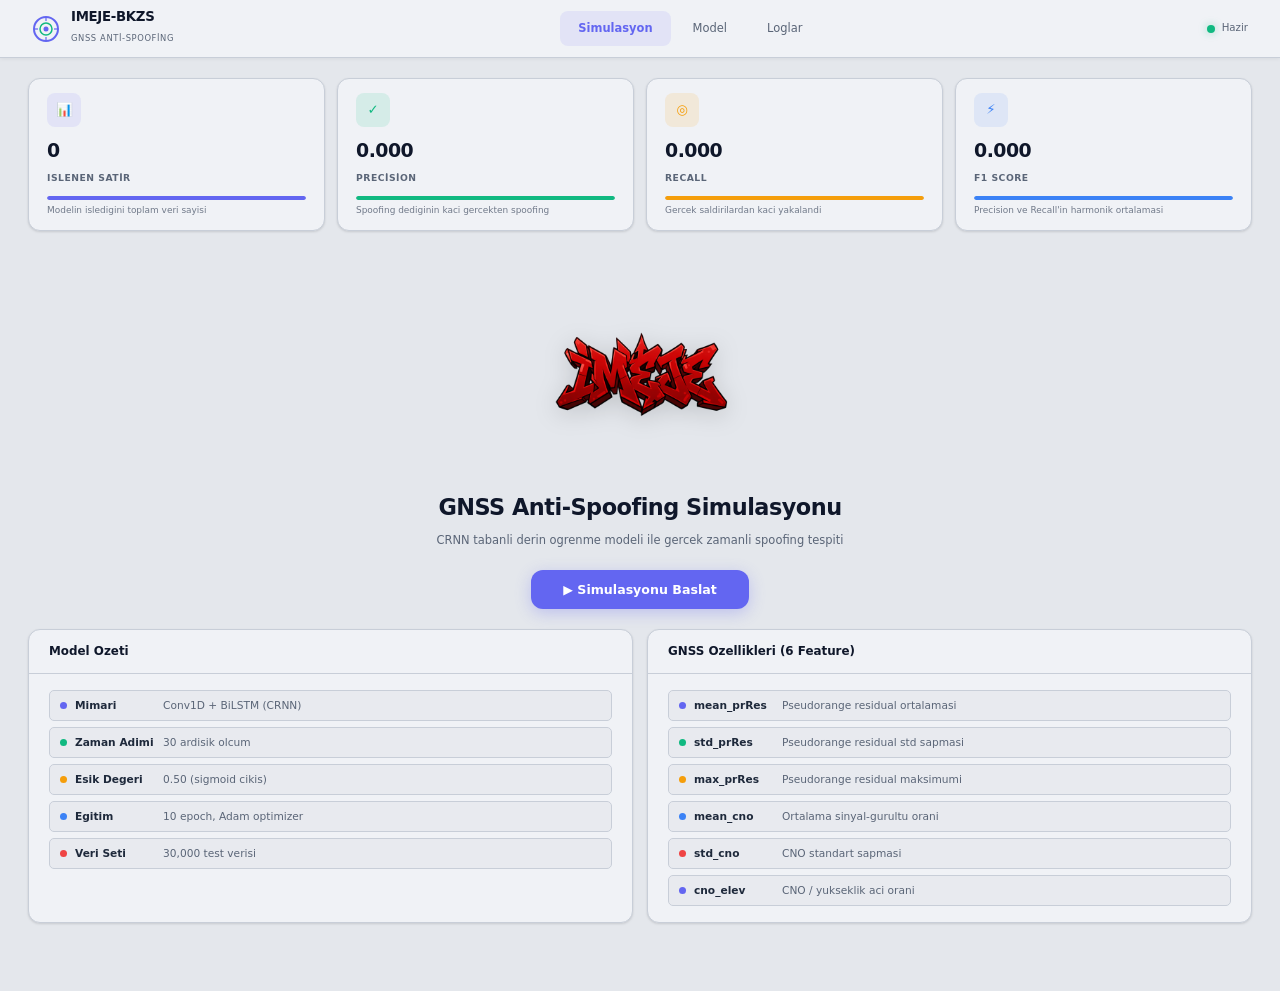
==== website/index.html @ 1480ec02 "Website: darker theme, VS Code terminal logs, logo animation, pre-sim dashboard" ====
<!DOCTYPE html>
<html lang="tr">
<head>
    <meta charset="UTF-8">
    <meta name="viewport" content="width=device-width, initial-scale=1.0">
    <title>IMEJE-BKZS | Canli Simulasyon</title>
    <link rel="stylesheet" href="style.css">
</head>
<body>

    <!-- Navbar -->
    <nav class="navbar">
        <a href="index.html" class="nav-logo">
            <svg width="28" height="28" viewBox="0 0 28 28" fill="none">
                <circle cx="14" cy="14" r="12" stroke="#6366f1" stroke-width="2" fill="none"/>
                <circle cx="14" cy="14" r="6" stroke="#10b981" stroke-width="1.5" fill="none"/>
                <circle cx="14" cy="14" r="2.5" fill="#6366f1"/>
                <line x1="14" y1="2" x2="14" y2="6" stroke="#6366f1" stroke-width="1.2"/>
                <line x1="14" y1="22" x2="14" y2="26" stroke="#6366f1" stroke-width="1.2"/>
                <line x1="2" y1="14" x2="6" y2="14" stroke="#6366f1" stroke-width="1.2"/>
                <line x1="22" y1="14" x2="26" y2="14" stroke="#6366f1" stroke-width="1.2"/>
            </svg>
            <div>
                <span class="nav-brand">IMEJE-BKZS</span>
                <span class="nav-sub">GNSS Anti-Spoofing</span>
            </div>
        </a>
        <div class="nav-links">
            <a href="index.html" class="nav-link active">Simulasyon</a>
            <a href="model.html" class="nav-link">Model</a>
            <a href="logs.html" class="nav-link">Loglar</a>
        </div>
        <div class="nav-indicator" id="nav-indicator">
            <span class="indicator-dot"></span>
            <span>Hazir</span>
        </div>
    </nav>

    <main class="main">

        <!-- Stat Cards -->
        <section class="stats-row">
            <div class="stat-card">
                <div class="stat-card-icon purple">📊</div>
                <span class="stat-card-val" id="s-processed">0</span>
                <span class="stat-card-label">Islenen Satir</span>
                <div class="stat-card-bar"><div class="stat-card-bar-fill" id="s-processed-bar" style="background:var(--purple)"></div></div>
                <div class="stat-card-desc">Modelin isledigini toplam veri sayisi</div>
            </div>
            <div class="stat-card">
                <div class="stat-card-icon green">✓</div>
                <span class="stat-card-val" id="s-precision">0.000</span>
                <span class="stat-card-label">Precision</span>
                <div class="stat-card-bar"><div class="stat-card-bar-fill" id="s-precision-bar" style="background:var(--green)"></div></div>
                <div class="stat-card-desc">Spoofing dediginin kaci gercekten spoofing</div>
            </div>
            <div class="stat-card">
                <div class="stat-card-icon amber">◎</div>
                <span class="stat-card-val" id="s-recall">0.000</span>
                <span class="stat-card-label">Recall</span>
                <div class="stat-card-bar"><div class="stat-card-bar-fill" id="s-recall-bar" style="background:var(--amber)"></div></div>
                <div class="stat-card-desc">Gercek saldirilardan kaci yakalandi</div>
            </div>
            <div class="stat-card">
                <div class="stat-card-icon blue">⚡</div>
                <span class="stat-card-val" id="s-f1">0.000</span>
                <span class="stat-card-label">F1 Score</span>
                <div class="stat-card-bar"><div class="stat-card-bar-fill" id="s-f1-bar" style="background:var(--blue)"></div></div>
                <div class="stat-card-desc">Precision ve Recall'in harmonik ortalamasi</div>
            </div>
        </section>

        <!-- Alarm -->
        <div id="alarm"></div>

        <!-- Pre-sim: Hero + dashboard content -->
        <div id="presim-area">
            <section class="hero-section">
                <img src="imeje.png" alt="IMEJE Logo" class="hero-logo" id="hero-logo">
                <h1 class="hero-title">GNSS Anti-Spoofing Simulasyonu</h1>
                <p class="hero-sub">CRNN tabanli derin ogrenme modeli ile gercek zamanli spoofing tespiti</p>
                <button class="hero-btn" id="btn-start">▶ Simulasyonu Baslat</button>
            </section>

            <section class="presim-grid">
                <div class="card">
                    <div class="card-header"><h2 class="card-title">Model Ozeti</h2></div>
                    <div class="card-body">
                        <div class="presim-info-list">
                            <div class="presim-info-item"><span class="pi-dot" style="background:var(--purple)"></span><span class="pi-label">Mimari</span><span class="pi-val">Conv1D + BiLSTM (CRNN)</span></div>
                            <div class="presim-info-item"><span class="pi-dot" style="background:var(--green)"></span><span class="pi-label">Zaman Adimi</span><span class="pi-val">30 ardisik olcum</span></div>
                            <div class="presim-info-item"><span class="pi-dot" style="background:var(--amber)"></span><span class="pi-label">Esik Degeri</span><span class="pi-val">0.50 (sigmoid cikis)</span></div>
                            <div class="presim-info-item"><span class="pi-dot" style="background:var(--blue)"></span><span class="pi-label">Egitim</span><span class="pi-val">10 epoch, Adam optimizer</span></div>
                            <div class="presim-info-item"><span class="pi-dot" style="background:var(--red)"></span><span class="pi-label">Veri Seti</span><span class="pi-val">30,000 test verisi</span></div>
                        </div>
                    </div>
                </div>
                <div class="card">
                    <div class="card-header"><h2 class="card-title">GNSS Ozellikleri (6 Feature)</h2></div>
                    <div class="card-body">
                        <div class="presim-info-list">
                            <div class="presim-info-item"><span class="pi-dot" style="background:var(--purple)"></span><span class="pi-label">mean_prRes</span><span class="pi-val">Pseudorange residual ortalamasi</span></div>
                            <div class="presim-info-item"><span class="pi-dot" style="background:var(--green)"></span><span class="pi-label">std_prRes</span><span class="pi-val">Pseudorange residual std sapmasi</span></div>
                            <div class="presim-info-item"><span class="pi-dot" style="background:var(--amber)"></span><span class="pi-label">max_prRes</span><span class="pi-val">Pseudorange residual maksimumi</span></div>
                            <div class="presim-info-item"><span class="pi-dot" style="background:var(--blue)"></span><span class="pi-label">mean_cno</span><span class="pi-val">Ortalama sinyal-gurultu orani</span></div>
                            <div class="presim-info-item"><span class="pi-dot" style="background:var(--red)"></span><span class="pi-label">std_cno</span><span class="pi-val">CNO standart sapmasi</span></div>
                            <div class="presim-info-item"><span class="pi-dot" style="background:var(--purple)"></span><span class="pi-label">cno_elev</span><span class="pi-val">CNO / yukseklik aci orani</span></div>
                        </div>
                    </div>
                </div>
            </section>
        </div>

        <!-- Simulation Area (hidden until start) -->
        <section class="card card-sim" id="sim-section" style="display:none;">
            <div class="card-header">
                <h2 class="card-title">Canli GNSS Simulasyonu</h2>
                <div class="card-header-right">
                    <div class="sim-legend">
                        <span class="lg"><span class="lg-dot" style="background:#10b981"></span>Normal</span>
                        <span class="lg"><span class="lg-dot" style="background:#ef4444"></span>Spoofing</span>
                        <span class="lg"><span class="lg-dot" style="background:#6366f1"></span>Model</span>
                        <span class="lg"><span class="lg-line"></span>Esik (0.50)</span>
                    </div>
                </div>
            </div>

            <div id="loading" class="sim-placeholder" style="display:none;">
                <div class="spinner"></div>
                <p>Veri yukleniyor...</p>
            </div>

            <!-- Sim body: charts + side panel -->
            <div id="sim-body" class="sim-body" style="display:none;">
                <div class="sim-charts">
                    <div id="charts"></div>
                </div>
                <div class="sim-side">
                    <!-- Progress -->
                    <div>
                        <div class="progress-header">
                            <span class="progress-title">Ilerleme</span>
                            <span class="progress-pct" id="progress-pct">0%</span>
                        </div>
                        <div class="progress-bar-track"><div class="progress-bar-fill" id="progress-fill"></div></div>
                        <div class="progress-detail" id="progress-detail">0 / 30,000</div>
                    </div>
                    <div class="divider"></div>
                    <!-- Confusion Matrix -->
                    <div>
                        <div class="mini-log-title">Confusion Matrix</div>
                        <table class="cm-table">
                            <thead><tr><th></th><th>Tahmin:N</th><th>Tahmin:S</th></tr></thead>
                            <tbody>
                                <tr><td class="cm-rl">Gercek:N</td><td class="cm-c cm-tn" id="cm-tn">0</td><td class="cm-c cm-fp" id="cm-fp">0</td></tr>
                                <tr><td class="cm-rl">Gercek:S</td><td class="cm-c cm-fn" id="cm-fn">0</td><td class="cm-c cm-tp" id="cm-tp">0</td></tr>
                            </tbody>
                        </table>
                    </div>
                    <div class="divider"></div>
                    <!-- Feature distributions -->
                    <div>
                        <div class="dist-title">Feature Dagilimi</div>
                        <div id="dist-bars"></div>
                    </div>
                    <div class="divider"></div>
                    <!-- Mini log feed -->
                    <div>
                        <div class="mini-log-title">Son Olaylar</div>
                        <div class="mini-log-feed" id="mini-log-feed"></div>
                    </div>
                </div>
            </div>

            <div id="sim-footer" class="sim-footer" style="display:none;">
                <div class="sf-left">
                    <button class="btn btn-sm" id="btn-pause">⏸ Duraklat</button>
                    <button class="btn btn-sm" id="btn-speed-down">−</button>
                    <span class="speed-val" id="speed-display">5x</span>
                    <button class="btn btn-sm" id="btn-speed-up">+</button>
                    <button class="btn btn-sm btn-outline" id="btn-reset">↺ Sifirla</button>
                </div>
                <span class="sf-status" id="sim-status-text"></span>
            </div>
        </section>

    </main>

    <script src="app.js"></script>
</body>
</html>
---- website/style.css ----
/* ======================================================================
   IMEJE-BKZS GNSS Anti-Spoofing — Soft Dark Theme + Terminal Logs
   ====================================================================== */
*,*::before,*::after{box-sizing:border-box;margin:0;padding:0}
:root{
  --bg:#e4e7ec;
  --surface:#f0f2f6;
  --surface2:#e8eaef;
  --surface3:#dde0e7;
  --border:#c8ced8;
  --border2:#b0b8c4;
  --txt:#5a6577;
  --txt-hi:#1e293b;
  --heading:#0f172a;
  --green:#10b981;
  --green-dim:rgba(16,185,129,.12);
  --green-bg:rgba(16,185,129,.07);
  --red:#ef4444;
  --red-dim:rgba(239,68,68,.10);
  --red-bg:rgba(239,68,68,.06);
  --amber:#f59e0b;
  --amber-dim:rgba(245,158,11,.12);
  --purple:#6366f1;
  --purple-dim:rgba(99,102,241,.10);
  --purple-bg:rgba(99,102,241,.06);
  --blue:#3b82f6;
  --blue-dim:rgba(59,130,246,.10);
  /* Terminal colors */
  --term-bg:#1e1e2e;
  --term-surface:#252537;
  --term-border:#313244;
  --term-txt:#cdd6f4;
  --term-dim:#6c7086;
  --term-green:#a6e3a1;
  --term-red:#f38ba8;
  --term-amber:#f9e2af;
  --term-purple:#cba6f7;
  --radius:12px;
  --radius-sm:8px;
  --radius-xs:5px;
  --shadow:0 1px 3px rgba(0,0,0,.08),0 1px 2px rgba(0,0,0,.05);
  --shadow-md:0 4px 12px rgba(0,0,0,.09);
  --shadow-lg:0 8px 24px rgba(0,0,0,.11);
  --transition:180ms ease;
}
html{font-size:14px;-webkit-font-smoothing:antialiased}
body{font-family:'Inter','Segoe UI',system-ui,-apple-system,sans-serif;background:var(--bg);color:var(--txt-hi);min-height:100vh;line-height:1.6}
a{color:inherit;text-decoration:none}
button{cursor:pointer;font-family:inherit}
table{border-collapse:collapse}

/* ── Navbar ───────────────────────────────────────────────────────── */
.navbar{
  display:flex;align-items:center;justify-content:space-between;
  padding:0 32px;height:58px;
  background:var(--surface);
  border-bottom:1px solid var(--border);
  position:sticky;top:0;z-index:100;
  box-shadow:0 1px 4px rgba(0,0,0,.06);
}
.nav-logo{display:flex;align-items:center;gap:11px}
.nav-brand{font-size:.95rem;font-weight:800;color:var(--heading);display:block;line-height:1.2;letter-spacing:-.3px}
.nav-sub{font-size:.6rem;color:var(--txt);letter-spacing:.6px;text-transform:uppercase;font-weight:500}
.nav-links{display:flex;gap:4px}
.nav-link{
  padding:8px 18px;border-radius:var(--radius-sm);
  font-size:.82rem;font-weight:500;color:var(--txt);
  transition:all var(--transition);
}
.nav-link:hover{color:var(--txt-hi);background:var(--surface2)}
.nav-link.active{color:var(--purple);background:var(--purple-dim);font-weight:600}
.nav-indicator{display:flex;align-items:center;gap:7px;font-size:.73rem;color:var(--txt);font-weight:500}
.indicator-dot{width:8px;height:8px;border-radius:50%;background:var(--green);box-shadow:0 0 8px rgba(16,185,129,.4);animation:pulse-dot 2s infinite}
@keyframes pulse-dot{0%,100%{opacity:1}50%{opacity:.35}}

/* ── Main ─────────────────────────────────────────────────────────── */
.main{padding:20px 28px 40px;max-width:1480px;margin:0 auto}

/* ── Card ─────────────────────────────────────────────────────────── */
.card{
  background:var(--surface);
  border:1px solid var(--border);
  border-radius:var(--radius);
  box-shadow:var(--shadow);
  margin-bottom:14px;
  overflow:hidden;
}
.card-header{
  display:flex;align-items:center;justify-content:space-between;
  padding:12px 20px;border-bottom:1px solid var(--border);
}
.card-header-right{display:flex;align-items:center;gap:16px}
.card-title{font-size:.85rem;font-weight:700;color:var(--heading)}
.card-body{padding:16px 20px}

/* ── Page header ──────────────────────────────────────────────────── */
.page-header{margin-bottom:20px}
.page-title{font-size:1.3rem;font-weight:800;color:var(--heading);margin-bottom:4px;letter-spacing:-.4px}
.page-desc{font-size:.8rem;color:var(--txt);line-height:1.5}

/* ── Stat Cards Row ───────────────────────────────────────────────── */
.stats-row{display:grid;grid-template-columns:repeat(4,1fr);gap:12px;margin-bottom:14px}
.stat-card{
  background:var(--surface);border:1px solid var(--border);
  border-radius:var(--radius);padding:14px 18px;
  box-shadow:var(--shadow);transition:box-shadow .2s,transform .2s;
  position:relative;
}
.stat-card:hover{box-shadow:var(--shadow-md);transform:translateY(-1px)}
.stat-card-icon{width:34px;height:34px;border-radius:var(--radius-sm);display:flex;align-items:center;justify-content:center;font-size:.95rem;margin-bottom:8px}
.stat-card-icon.purple{background:var(--purple-dim);color:var(--purple)}
.stat-card-icon.green{background:var(--green-dim);color:var(--green)}
.stat-card-icon.red{background:var(--red-dim);color:var(--red)}
.stat-card-icon.amber{background:var(--amber-dim);color:var(--amber)}
.stat-card-icon.blue{background:var(--blue-dim);color:var(--blue)}
.stat-card-val{font-size:1.35rem;font-weight:800;color:var(--heading);display:block;font-variant-numeric:tabular-nums;letter-spacing:-.5px}
.stat-card-label{font-size:.66rem;color:var(--txt);text-transform:uppercase;letter-spacing:.5px;font-weight:600;margin-top:2px}
.stat-card-bar{height:4px;border-radius:2px;background:var(--surface3);margin-top:8px;overflow:hidden}
.stat-card-bar-fill{height:100%;border-radius:2px;transition:width .4s ease}
/* Metric description tooltip */
.stat-card-desc{font-size:.64rem;color:var(--txt);margin-top:4px;line-height:1.4;opacity:.85}

/* ── Top Row (3 cols) ─────────────────────────────────────────────── */
.top-row{display:grid;grid-template-columns:1fr 1.5fr auto;gap:14px;margin-bottom:14px}
.card-progress .progress-header{display:flex;justify-content:space-between;align-items:center;margin-bottom:8px}
.progress-title{font-size:.78rem;color:var(--txt);font-weight:500}
.progress-pct{font-size:.88rem;font-weight:800;color:var(--purple)}
.progress-bar-track{height:7px;border-radius:4px;background:var(--surface3);overflow:hidden}
.progress-bar-fill{height:100%;width:0%;border-radius:4px;background:linear-gradient(90deg,var(--purple),var(--blue));transition:width .3s ease}
.progress-detail{font-size:.7rem;color:var(--txt);margin-top:6px;font-weight:500}

/* Metrics mini */
.metrics-grid{display:flex;gap:20px;align-items:stretch}
.mg-item{flex:1;text-align:center}
.mg-val{display:block;font-size:1.2rem;font-weight:800;color:var(--heading);font-variant-numeric:tabular-nums}
.mg-label{font-size:.62rem;color:var(--txt);text-transform:uppercase;letter-spacing:.5px;margin-bottom:6px;display:block;font-weight:600}
.mg-bar{height:4px;border-radius:2px;background:var(--surface3);overflow:hidden;margin-top:5px}
.mg-fill{height:100%;border-radius:2px;width:0%;transition:width .4s ease}
.mg-prec{background:var(--green)}
.mg-rec{background:var(--amber)}
.mg-f1{background:var(--purple)}

/* Confusion matrix */
.card-cm-mini{min-width:155px}
.cm-table{width:100%;font-size:.73rem;text-align:center}
.cm-table th{padding:5px 8px;color:var(--txt);font-weight:700}
.cm-rl{font-weight:700;color:var(--txt);text-align:left;padding-right:8px}
.cm-c{padding:7px 10px;border-radius:var(--radius-xs);font-weight:800;font-variant-numeric:tabular-nums;min-width:48px}
.cm-tp{background:var(--green-dim);color:var(--green)}
.cm-tn{background:var(--green-bg);color:var(--green)}
.cm-fp{background:var(--red-dim);color:var(--red)}
.cm-fn{background:var(--amber-dim);color:var(--amber)}

/* ── Alarm ────────────────────────────────────────────────────────── */
#alarm{overflow:hidden;border-radius:var(--radius);margin-bottom:14px;transition:all .3s ease}
#alarm.alarm-on{background:linear-gradient(90deg,rgba(239,68,68,.10),rgba(239,68,68,.04));border:1px solid rgba(239,68,68,.3);padding:10px 20px}
#alarm.alarm-on .alarm-text{display:flex;align-items:center;gap:10px;font-size:.82rem;font-weight:700;color:var(--red);animation:alarm-blink .8s infinite}
@keyframes alarm-blink{0%,100%{opacity:1}50%{opacity:.4}}

/* ── Hero / Pre-sim state ─────────────────────────────────────────── */
.hero-section{text-align:center;padding:28px 20px 20px}
.hero-logo{width:180px;height:auto;margin-bottom:16px;filter:drop-shadow(0 4px 12px rgba(0,0,0,.15));transition:all .7s cubic-bezier(.4,0,.2,1)}
.hero-title{font-size:1.6rem;font-weight:800;color:var(--heading);margin-bottom:6px;letter-spacing:-.5px}
.hero-sub{font-size:.82rem;color:var(--txt);margin-bottom:20px}
.hero-btn{
  display:inline-flex;align-items:center;gap:8px;
  padding:12px 32px;border-radius:var(--radius);
  background:var(--purple);color:#fff;font-size:.9rem;font-weight:700;
  border:none;box-shadow:0 4px 16px rgba(99,102,241,.3);
  transition:all .2s;cursor:pointer;
}
.hero-btn:hover{filter:brightness(1.08);box-shadow:0 6px 24px rgba(99,102,241,.4);transform:translateY(-1px)}
.hero-btn:disabled{opacity:.45;cursor:not-allowed;filter:none;box-shadow:none;transform:none}

/* Logo fly-up animation */
@keyframes logoFlyUp{
  0%{opacity:1;transform:translateY(0) scale(1)}
  60%{opacity:1;transform:translateY(-30px) scale(1.05)}
  100%{opacity:0;transform:translateY(-80px) scale(.7)}
}
.logo-fly-out{animation:logoFlyUp .6s cubic-bezier(.4,0,.2,1) forwards}

/* Pre-sim grid */
.presim-grid{display:grid;grid-template-columns:1fr 1fr;gap:14px;margin-bottom:14px}
.presim-info-list{display:flex;flex-direction:column;gap:6px}
.presim-info-item{display:flex;align-items:center;gap:8px;font-size:.76rem;color:var(--txt-hi);padding:6px 10px;border-radius:var(--radius-xs);background:var(--surface2);border:1px solid var(--border)}
.presim-info-item .pi-dot{width:7px;height:7px;border-radius:50%;flex-shrink:0}
.presim-info-item .pi-label{font-weight:600;min-width:80px}
.presim-info-item .pi-val{color:var(--txt);font-weight:500}

/* ── Simulation card ──────────────────────────────────────────────── */
.sim-legend{display:flex;gap:16px;align-items:center}
.lg{display:flex;align-items:center;gap:5px;font-size:.72rem;color:var(--txt);font-weight:500}
.lg-dot{width:9px;height:9px;border-radius:50%;display:inline-block}
.lg-line{width:18px;height:0;border-top:2px dashed var(--amber);display:inline-block}

.sim-placeholder{display:flex;flex-direction:column;align-items:center;justify-content:center;gap:14px;padding:64px 20px;color:var(--txt);font-size:.85rem}
.spinner{width:34px;height:34px;border-radius:50%;border:3px solid var(--border);border-top-color:var(--purple);animation:spin .75s linear infinite}
@keyframes spin{to{transform:rotate(360deg)}}

/* Sim layout: charts left, side panel right */
.sim-body{display:grid;grid-template-columns:1fr 280px;gap:0}
.sim-charts{padding:12px 16px;border-right:1px solid var(--border)}
.sim-side{padding:12px 16px;display:flex;flex-direction:column;gap:10px;max-height:600px;overflow-y:auto}
.sim-side::-webkit-scrollbar{width:3px}
.sim-side::-webkit-scrollbar-thumb{background:var(--border2);border-radius:2px}

#charts{display:flex;flex-direction:column;gap:6px}
.chart-panel{margin-bottom:2px}
.chart-label{display:flex;justify-content:space-between;align-items:center;margin-bottom:4px}
.chart-label-left{display:flex;align-items:center;gap:7px}
.chart-label-name{font-size:.73rem;font-weight:700}
.chart-label-sub{font-size:.6rem;color:var(--txt);font-weight:400}
.chart-label-val{font-size:.78rem;font-weight:800;font-variant-numeric:tabular-nums;padding:2px 10px;border-radius:var(--radius-xs)}
.chart-canvas{width:100%;height:72px;border-radius:var(--radius-sm);background:var(--surface2);display:block;border:1px solid var(--border)}
.chart-canvas-model{height:90px}

.sim-footer{display:flex;align-items:center;justify-content:space-between;padding:10px 20px;border-top:1px solid var(--border)}
.sf-left{display:flex;align-items:center;gap:8px}
.sf-status{font-size:.72rem;color:var(--txt);font-weight:500}
.speed-val{font-size:.8rem;font-weight:800;color:var(--purple);min-width:35px;text-align:center}

/* Mini log panel (sidebar) */
.mini-log-title{font-size:.7rem;font-weight:700;color:var(--heading);text-transform:uppercase;letter-spacing:.5px;margin-bottom:6px}
.mini-log-feed{display:flex;flex-direction:column;gap:3px;max-height:240px;overflow-y:auto;padding-right:4px}
.mini-log-feed::-webkit-scrollbar{width:3px}
.mini-log-feed::-webkit-scrollbar-thumb{background:var(--border2);border-radius:2px}
.mini-log-entry{
  font-size:.66rem;padding:5px 8px;border-radius:var(--radius-xs);
  border-left:3px solid;display:flex;align-items:center;gap:6px;
  animation:slideIn .25s ease-out;
}
.mini-log-entry.spoof{background:var(--red-bg);border-color:var(--red);color:var(--red)}
.mini-log-entry.normal{background:var(--green-bg);border-color:var(--green);color:var(--green)}
.mini-log-time{font-weight:700;min-width:52px;color:var(--txt)}
.mini-log-type{font-weight:800;text-transform:uppercase;font-size:.58rem;letter-spacing:.3px}
.mini-log-prob{margin-left:auto;font-weight:700;font-variant-numeric:tabular-nums}
@keyframes slideIn{from{opacity:0;transform:translateY(-6px)}to{opacity:1;transform:translateY(0)}}

/* Feature distribution (sidebar) */
.dist-title{font-size:.7rem;font-weight:700;color:var(--heading);text-transform:uppercase;letter-spacing:.5px;margin-bottom:6px}
.dist-bar-row{display:flex;align-items:center;gap:6px;margin-bottom:3px}
.dist-bar-label{font-size:.6rem;font-weight:600;color:var(--txt);width:54px;text-align:right;white-space:nowrap;overflow:hidden;text-overflow:ellipsis}
.dist-bar-track{flex:1;height:5px;background:var(--surface3);border-radius:3px;overflow:hidden}
.dist-bar-fill{height:100%;border-radius:3px;transition:width .5s ease}
.dist-bar-val{font-size:.6rem;font-weight:700;color:var(--heading);width:30px;font-variant-numeric:tabular-nums}

/* ── Buttons ──────────────────────────────────────────────────────── */
.btn{
  padding:7px 16px;border-radius:var(--radius-sm);font-size:.78rem;font-weight:600;
  border:1px solid var(--border);background:var(--surface);color:var(--txt-hi);
  transition:all var(--transition);
}
.btn:hover{border-color:var(--border2);background:var(--surface2);box-shadow:var(--shadow)}
.btn-primary{background:var(--purple);border-color:transparent;color:#fff;box-shadow:0 2px 8px rgba(99,102,241,.25)}
.btn-primary:hover{filter:brightness(1.08);box-shadow:0 4px 14px rgba(99,102,241,.3)}
.btn-primary:disabled{opacity:.45;cursor:not-allowed;filter:none;box-shadow:none}
.btn-sm{padding:5px 12px;font-size:.72rem}
.btn-outline{background:transparent;border:1px solid var(--purple);color:var(--purple)}
.btn-outline:hover{background:var(--purple-dim)}
.btn-danger{background:var(--red);border-color:transparent;color:#fff}
.btn-success{background:var(--green);border-color:transparent;color:#fff}

/* ── Model page ───────────────────────────────────────────────────── */
.model-grid{display:grid;grid-template-columns:1fr 1fr;gap:14px;margin-bottom:14px}
.arch-flow{display:flex;flex-direction:column;align-items:center;gap:0;padding:12px 0}
.arch-block{
  width:100%;max-width:300px;padding:12px 16px;
  border-radius:var(--radius);text-align:center;
  border:1px solid var(--border);transition:box-shadow .2s;
}
.arch-block:hover{box-shadow:var(--shadow-md)}
.ab-title{display:block;font-size:.85rem;font-weight:800;color:var(--heading);margin-bottom:2px}
.ab-detail{display:block;font-size:.76rem;font-weight:700}
.ab-sub{display:block;font-size:.64rem;color:var(--txt);margin-top:3px;font-weight:500}
.arch-input{background:var(--purple-bg);border-color:rgba(99,102,241,.2)}
.arch-input .ab-detail{color:var(--purple)}
.arch-conv{background:var(--green-bg);border-color:rgba(16,185,129,.2)}
.arch-conv .ab-detail{color:var(--green)}
.arch-lstm{background:rgba(245,158,11,.05);border-color:rgba(245,158,11,.2)}
.arch-lstm .ab-detail{color:var(--amber)}
.arch-dense{background:var(--red-bg);border-color:rgba(239,68,68,.2)}
.arch-dense .ab-detail{color:var(--red)}
.arch-arrow{font-size:1.2rem;color:var(--border2);padding:2px 0}

/* Param list */
.param-list{display:flex;flex-direction:column}
.param-row{display:flex;justify-content:space-between;align-items:center;padding:9px 0;border-bottom:1px solid var(--border)}
.param-row:last-child{border-bottom:none}
.pk{font-size:.76rem;color:var(--txt);font-weight:500}
.pv{font-size:.76rem;color:var(--heading);font-weight:700;font-variant-numeric:tabular-nums}

/* Performance summary cards */
.perf-grid{display:grid;grid-template-columns:repeat(5,1fr);gap:12px;margin-bottom:14px}
.perf-card{
  text-align:center;padding:14px 12px;
  background:var(--surface);border:1px solid var(--border);border-radius:var(--radius);
  box-shadow:var(--shadow);
}
.perf-val{font-size:1.25rem;font-weight:800;display:block;letter-spacing:-.3px}
.perf-label{font-size:.6rem;color:var(--txt);text-transform:uppercase;letter-spacing:.4px;font-weight:600;margin-top:2px;display:block}

/* Feature table */
.feat-table{width:100%;font-size:.76rem}
.feat-table th{padding:9px 12px;text-align:left;color:var(--txt);font-weight:700;border-bottom:2px solid var(--border);font-size:.66rem;text-transform:uppercase;letter-spacing:.5px}
.feat-table td{padding:9px 12px;border-bottom:1px solid var(--border)}
.feat-table tr:last-child td{border-bottom:none}
.feat-table tr:hover td{background:var(--surface2)}
.ft-name{font-weight:700;color:var(--purple);font-family:'Cascadia Code','Fira Code','JetBrains Mono',monospace;font-size:.73rem}

/* Graphs grid */
.graphs-grid{display:grid;grid-template-columns:1fr 1fr;gap:14px}
.graph-box{background:var(--surface2);border-radius:var(--radius);padding:14px;border:1px solid var(--border)}
.graph-title{font-size:.76rem;font-weight:700;color:var(--heading);margin-bottom:10px}
.graph-canvas{width:100%;height:200px;display:block;border-radius:var(--radius-sm)}
.graph-note{font-size:.72rem;color:var(--txt);margin-top:14px;text-align:center;font-weight:500}

/* Info cards */
.info-content p{font-size:.82rem;color:var(--txt-hi);margin-bottom:16px;line-height:1.7}
.info-grid{display:grid;grid-template-columns:1fr 1fr;gap:14px}
.info-card{padding:18px 20px;border-radius:var(--radius);border:1px solid var(--border)}
.info-card h4{font-size:.8rem;font-weight:800;margin-bottom:10px}
.info-card ul{list-style:none;display:flex;flex-direction:column;gap:6px}
.info-card li{font-size:.76rem;color:var(--txt-hi);padding-left:16px;position:relative;line-height:1.5}
.info-card li::before{content:'';position:absolute;left:0;top:8px;width:6px;height:6px;border-radius:50%}
.info-card-red{background:var(--red-bg)}
.info-card-red h4{color:var(--red)}
.info-card-red li::before{background:var(--red)}
.info-card-green{background:var(--green-bg)}
.info-card-green h4{color:var(--green)}
.info-card-green li::before{background:var(--green)}

/* ── Logs page — VS Code Terminal Style ───────────────────────────── */
.logs-page{display:flex;flex-direction:column;height:calc(100vh - 58px);overflow:hidden}
.logs-page .main{flex:1;display:flex;flex-direction:column;overflow:hidden;padding-bottom:0}

.logs-toolbar{display:flex;align-items:center;gap:10px;flex-wrap:wrap}
.logs-toolbar label{font-size:.72rem;color:var(--txt);font-weight:600}
.logs-toolbar select,.logs-toolbar input[type="number"],.logs-toolbar input[type="text"]{
  padding:6px 10px;border-radius:var(--radius-sm);
  background:var(--surface);border:1px solid var(--border);
  color:var(--txt-hi);font-size:.76rem;font-family:inherit;
  transition:border-color .15s;
}
.logs-toolbar select:focus,.logs-toolbar input:focus{outline:none;border-color:var(--purple);box-shadow:0 0 0 3px var(--purple-dim)}

/* Terminal-like log stream */
.term-card{
  flex:1;display:flex;flex-direction:column;
  background:var(--term-bg);border:1px solid var(--term-border);
  border-radius:var(--radius);overflow:hidden;min-height:0;
  box-shadow:inset 0 2px 8px rgba(0,0,0,.15);
}
.term-header{
  display:flex;align-items:center;justify-content:space-between;
  padding:8px 16px;background:var(--term-surface);
  border-bottom:1px solid var(--term-border);flex-shrink:0;
}
.term-header-left{display:flex;align-items:center;gap:10px}
.term-dots{display:flex;gap:5px}
.term-dots span{width:10px;height:10px;border-radius:50%}
.term-dot-red{background:#ff5f57}
.term-dot-yellow{background:#febc2e}
.term-dot-green{background:#28c840}
.term-title{font-size:.74rem;font-weight:600;color:var(--term-dim);font-family:'Cascadia Code','Fira Code','JetBrains Mono',monospace}
.term-header-right{display:flex;align-items:center;gap:8px}
.term-badge{font-size:.62rem;font-weight:700;padding:2px 8px;border-radius:3px;font-variant-numeric:tabular-nums}
.term-badge-purple{background:rgba(203,166,247,.15);color:var(--term-purple)}

.term-body{
  flex:1;overflow-y:auto;padding:8px 14px;
  font-family:'Cascadia Code','Fira Code','JetBrains Mono','Consolas',monospace;
  font-size:.72rem;line-height:1.6;min-height:0;
}
.term-body::-webkit-scrollbar{width:6px}
.term-body::-webkit-scrollbar-track{background:var(--term-bg)}
.term-body::-webkit-scrollbar-thumb{background:var(--term-border);border-radius:3px}
.term-body::-webkit-scrollbar-thumb:hover{background:#45475a}

/* Terminal log entries */
.tl-entry{padding:2px 0;display:flex;gap:6px;animation:termFadeIn .15s ease-out}
@keyframes termFadeIn{from{opacity:0;transform:translateY(2px)}to{opacity:1;transform:translateY(0)}}
.tl-time{color:var(--term-dim);min-width:64px;flex-shrink:0}
.tl-badge{font-weight:700;min-width:48px;flex-shrink:0}
.tl-badge.spoof{color:var(--term-red)}
.tl-badge.normal{color:var(--term-green)}
.tl-badge.transition{color:var(--term-amber)}
.tl-data{color:var(--term-txt)}
.tl-data .tl-key{color:var(--term-dim)}
.tl-data .tl-val{color:var(--term-txt);font-weight:600}
.tl-data .tl-prob-high{color:var(--term-red);font-weight:700}
.tl-data .tl-prob-low{color:var(--term-green);font-weight:700}

/* Terminal empty state */
.term-empty{display:flex;flex-direction:column;align-items:center;justify-content:center;flex:1;color:var(--term-dim);text-align:center;gap:8px;padding:40px}
.term-empty p{font-size:.78rem;line-height:1.5}
.term-prompt{color:var(--term-green)}

/* Log summary cards */
.log-summary-grid{display:grid;grid-template-columns:repeat(4,1fr);gap:10px;margin-bottom:12px;flex-shrink:0}
.log-summary-card{
  text-align:center;padding:12px 10px;
  background:var(--surface);border:1px solid var(--border);border-radius:var(--radius);
  box-shadow:var(--shadow);
}
.lsc-val{font-size:1.2rem;font-weight:800;display:block;letter-spacing:-.5px;font-variant-numeric:tabular-nums;color:var(--heading)}
.lsc-label{font-size:.58rem;color:var(--txt);text-transform:uppercase;letter-spacing:.5px;font-weight:600;margin-top:2px;display:block}
.lsc-bar{height:3px;border-radius:2px;background:var(--surface3);margin-top:6px;overflow:hidden}
.lsc-bar-fill{height:100%;border-radius:2px;transition:width .4s ease}

/* Toolbar extras */
.toolbar-sep{display:inline-block;width:1px;height:22px;background:var(--border);margin:0 4px}
.toolbar-right{margin-left:auto;display:flex;align-items:center;gap:12px;font-size:.7rem;color:var(--txt)}
.toolbar-right label{display:flex;align-items:center;gap:4px;cursor:pointer}
.kbd-hint{font-size:.62rem;color:var(--txt);opacity:.7}

/* Stream dot */
.stream-dot{display:inline-block;width:8px;height:8px;border-radius:50%;background:var(--border2);margin-right:6px;transition:background .3s}
.stream-dot.active{background:var(--green);box-shadow:0 0 8px rgba(16,185,129,.5);animation:pulse-dot 1.2s infinite}

/* Card badge */
.card-badge{font-size:.64rem;font-weight:700;color:var(--purple);background:var(--purple-dim);padding:3px 10px;border-radius:var(--radius-xs);font-variant-numeric:tabular-nums}

/* Log timeline */
.log-timeline{height:70px;background:var(--surface2);border-radius:var(--radius-sm);overflow:hidden;position:relative;border:1px solid var(--border)}
.log-timeline canvas{width:100%;height:100%;display:block}

/* ── Utility ──────────────────────────────────────────────────────── */
.text-green{color:var(--green)}.text-red{color:var(--red)}.text-purple{color:var(--purple)}.text-amber{color:var(--amber)}.text-blue{color:var(--blue)}
.divider{height:1px;background:var(--border);margin:10px 0}
.tooltip{position:relative}
.tooltip::after{content:attr(data-tip);position:absolute;bottom:calc(100% + 6px);left:50%;transform:translateX(-50%);background:var(--heading);color:#fff;font-size:.65rem;padding:4px 8px;border-radius:4px;white-space:nowrap;opacity:0;pointer-events:none;transition:opacity .15s;z-index:10}
.tooltip:hover::after{opacity:1}
.kbd{display:inline-block;padding:2px 6px;border:1px solid var(--border);border-radius:3px;font-size:.65rem;font-family:monospace;background:var(--surface2);color:var(--txt)}
.hidden{display:none!important}

/* ── Responsive ───────────────────────────────────────────────────── */
@media(max-width:1200px){
  .sim-body{grid-template-columns:1fr}
  .sim-side{border-top:1px solid var(--border);border-right:none;max-height:none}
}
@media(max-width:1024px){
  .top-row{grid-template-columns:1fr;gap:10px}
  .stats-row{grid-template-columns:repeat(2,1fr)}
  .model-grid{grid-template-columns:1fr}
  .graphs-grid{grid-template-columns:1fr}
  .info-grid{grid-template-columns:1fr}
  .perf-grid{grid-template-columns:repeat(3,1fr)}
  .log-summary-grid{grid-template-columns:repeat(2,1fr)}
  .presim-grid{grid-template-columns:1fr}
  .navbar{padding:0 16px}
  .main{padding:16px 16px 36px}
}
@media(max-width:680px){
  .stats-row{grid-template-columns:1fr}
  .perf-grid{grid-template-columns:repeat(2,1fr)}
  .nav-links{gap:2px}
  .nav-link{padding:6px 10px;font-size:.75rem}
  .sim-legend{display:none}
  .metrics-grid{flex-direction:column;gap:10px}
}
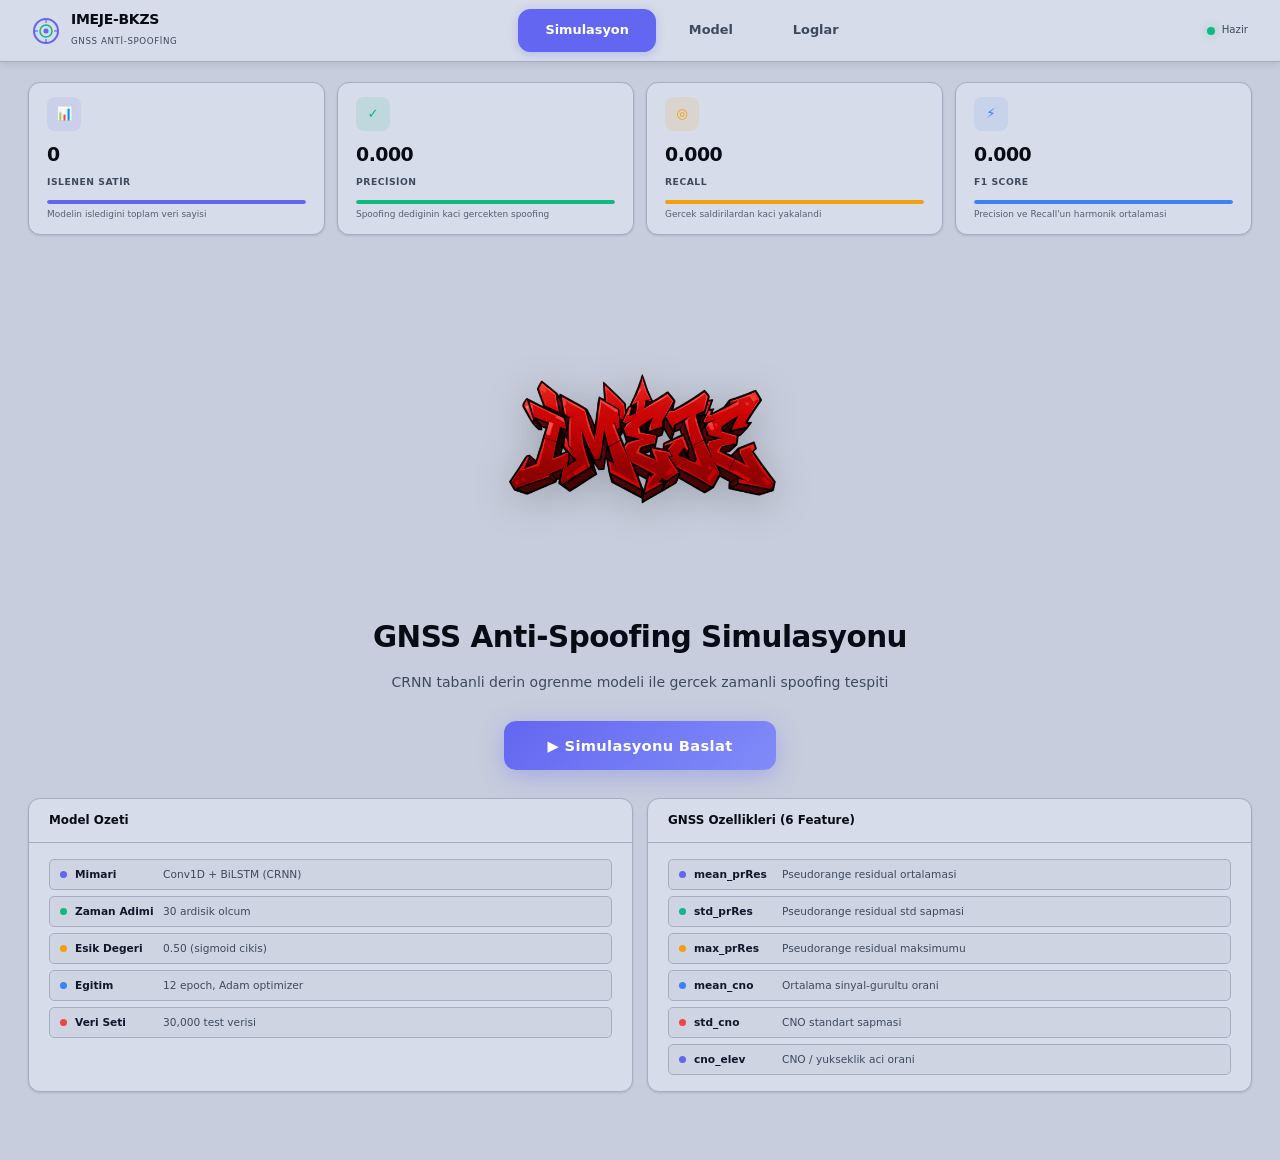
==== commit 74cde8c5: "SPA: merge pages, instant sim start, remove WS wait, strip all comments" ====
--- a/website/index.html
+++ b/website/index.html
@@ -3,14 +3,13 @@
 <head>
     <meta charset="UTF-8">
     <meta name="viewport" content="width=device-width, initial-scale=1.0">
-    <title>IMEJE-BKZS | Canli Simulasyon</title>
+    <title>IMEJE-BKZS | GNSS Anti-Spoofing</title>
     <link rel="stylesheet" href="style.css">
 </head>
 <body>
 
-    <!-- Navbar -->
     <nav class="navbar">
-        <a href="index.html" class="nav-logo">
+        <a href="#" class="nav-logo" onclick="showPage('sim','nav-sim');return false;">
             <svg width="28" height="28" viewBox="0 0 28 28" fill="none">
                 <circle cx="14" cy="14" r="12" stroke="#6366f1" stroke-width="2" fill="none"/>
                 <circle cx="14" cy="14" r="6" stroke="#10b981" stroke-width="1.5" fill="none"/>
@@ -26,166 +25,315 @@
             </div>
         </a>
         <div class="nav-links">
-            <a href="index.html" class="nav-link active">Simulasyon</a>
-            <a href="model.html" class="nav-link">Model</a>
-            <a href="logs.html" class="nav-link">Loglar</a>
+            <a href="#" class="nav-link active" id="nav-sim" onclick="showPage('sim','nav-sim');return false;">Simulasyon</a>
+            <a href="#" class="nav-link" id="nav-model" onclick="showPage('model','nav-model');return false;">Model</a>
+            <a href="#" class="nav-link" id="nav-logs" onclick="showPage('logs','nav-logs');return false;">Loglar</a>
         </div>
+        <span class="conn-badge" id="connection-status"></span>
         <div class="nav-indicator" id="nav-indicator">
             <span class="indicator-dot"></span>
             <span>Hazir</span>
         </div>
     </nav>
 
-    <main class="main">
-
-        <!-- Stat Cards -->
-        <section class="stats-row">
-            <div class="stat-card">
-                <div class="stat-card-icon purple">📊</div>
-                <span class="stat-card-val" id="s-processed">0</span>
-                <span class="stat-card-label">Islenen Satir</span>
-                <div class="stat-card-bar"><div class="stat-card-bar-fill" id="s-processed-bar" style="background:var(--purple)"></div></div>
-                <div class="stat-card-desc">Modelin isledigini toplam veri sayisi</div>
+    <div id="page-sim" class="page-wrap active">
+        <main class="main">
+            <section class="stats-row">
+                <div class="stat-card">
+                    <div class="stat-card-icon purple">&#x1F4CA;</div>
+                    <span class="stat-card-val" id="s-processed">0</span>
+                    <span class="stat-card-label">Islenen Satir</span>
+                    <div class="stat-card-bar"><div class="stat-card-bar-fill" id="s-processed-bar" style="background:var(--purple)"></div></div>
+                    <div class="stat-card-desc">Modelin isledigini toplam veri sayisi</div>
+                </div>
+                <div class="stat-card">
+                    <div class="stat-card-icon green">&#x2713;</div>
+                    <span class="stat-card-val" id="s-precision">0.000</span>
+                    <span class="stat-card-label">Precision</span>
+                    <div class="stat-card-bar"><div class="stat-card-bar-fill" id="s-precision-bar" style="background:var(--green)"></div></div>
+                    <div class="stat-card-desc">Spoofing dediginin kaci gercekten spoofing</div>
+                </div>
+                <div class="stat-card">
+                    <div class="stat-card-icon amber">&#x25CE;</div>
+                    <span class="stat-card-val" id="s-recall">0.000</span>
+                    <span class="stat-card-label">Recall</span>
+                    <div class="stat-card-bar"><div class="stat-card-bar-fill" id="s-recall-bar" style="background:var(--amber)"></div></div>
+                    <div class="stat-card-desc">Gercek saldirilardan kaci yakalandi</div>
+                </div>
+                <div class="stat-card">
+                    <div class="stat-card-icon blue">&#x26A1;</div>
+                    <span class="stat-card-val" id="s-f1">0.000</span>
+                    <span class="stat-card-label">F1 Score</span>
+                    <div class="stat-card-bar"><div class="stat-card-bar-fill" id="s-f1-bar" style="background:var(--blue)"></div></div>
+                    <div class="stat-card-desc">Precision ve Recall'un harmonik ortalamasi</div>
+                </div>
+            </section>
+
+            <div id="alarm"></div>
+
+            <div id="presim-area">
+                <section class="hero-section">
+                    <img src="imeje.png" alt="IMEJE Logo" class="hero-logo" id="hero-logo">
+                    <h1 class="hero-title">GNSS Anti-Spoofing Simulasyonu</h1>
+                    <p class="hero-sub">CRNN tabanli derin ogrenme modeli ile gercek zamanli spoofing tespiti</p>
+                    <button class="hero-btn" id="btn-start">&#x25B6; Simulasyonu Baslat</button>
+                </section>
+                <section class="presim-grid">
+                    <div class="card">
+                        <div class="card-header"><h2 class="card-title">Model Ozeti</h2></div>
+                        <div class="card-body">
+                            <div class="presim-info-list">
+                                <div class="presim-info-item"><span class="pi-dot" style="background:var(--purple)"></span><span class="pi-label">Mimari</span><span class="pi-val">Conv1D + BiLSTM (CRNN)</span></div>
+                                <div class="presim-info-item"><span class="pi-dot" style="background:var(--green)"></span><span class="pi-label">Zaman Adimi</span><span class="pi-val">30 ardisik olcum</span></div>
+                                <div class="presim-info-item"><span class="pi-dot" style="background:var(--amber)"></span><span class="pi-label">Esik Degeri</span><span class="pi-val">0.50 (sigmoid cikis)</span></div>
+                                <div class="presim-info-item"><span class="pi-dot" style="background:var(--blue)"></span><span class="pi-label">Egitim</span><span class="pi-val">12 epoch, Adam optimizer</span></div>
+                                <div class="presim-info-item"><span class="pi-dot" style="background:var(--red)"></span><span class="pi-label">Veri Seti</span><span class="pi-val">30,000 test verisi</span></div>
+                            </div>
+                        </div>
+                    </div>
+                    <div class="card">
+                        <div class="card-header"><h2 class="card-title">GNSS Ozellikleri (6 Feature)</h2></div>
+                        <div class="card-body">
+                            <div class="presim-info-list">
+                                <div class="presim-info-item"><span class="pi-dot" style="background:var(--purple)"></span><span class="pi-label">mean_prRes</span><span class="pi-val">Pseudorange residual ortalamasi</span></div>
+                                <div class="presim-info-item"><span class="pi-dot" style="background:var(--green)"></span><span class="pi-label">std_prRes</span><span class="pi-val">Pseudorange residual std sapmasi</span></div>
+                                <div class="presim-info-item"><span class="pi-dot" style="background:var(--amber)"></span><span class="pi-label">max_prRes</span><span class="pi-val">Pseudorange residual maksimumu</span></div>
+                                <div class="presim-info-item"><span class="pi-dot" style="background:var(--blue)"></span><span class="pi-label">mean_cno</span><span class="pi-val">Ortalama sinyal-gurultu orani</span></div>
+                                <div class="presim-info-item"><span class="pi-dot" style="background:var(--red)"></span><span class="pi-label">std_cno</span><span class="pi-val">CNO standart sapmasi</span></div>
+                                <div class="presim-info-item"><span class="pi-dot" style="background:var(--purple)"></span><span class="pi-label">cno_elev</span><span class="pi-val">CNO / yukseklik aci orani</span></div>
+                            </div>
+                        </div>
+                    </div>
+                </section>
             </div>
-            <div class="stat-card">
-                <div class="stat-card-icon green">✓</div>
-                <span class="stat-card-val" id="s-precision">0.000</span>
-                <span class="stat-card-label">Precision</span>
-                <div class="stat-card-bar"><div class="stat-card-bar-fill" id="s-precision-bar" style="background:var(--green)"></div></div>
-                <div class="stat-card-desc">Spoofing dediginin kaci gercekten spoofing</div>
+
+            <section class="card card-sim" id="sim-section" style="display:none;">
+                <div class="card-header">
+                    <h2 class="card-title">Canli GNSS Simulasyonu</h2>
+                    <div class="card-header-right">
+                        <div class="sim-legend">
+                            <span class="lg"><span class="lg-dot" style="background:#10b981"></span>Normal</span>
+                            <span class="lg"><span class="lg-dot" style="background:#ef4444"></span>Spoofing</span>
+                            <span class="lg"><span class="lg-dot" style="background:#6366f1"></span>Model</span>
+                            <span class="lg"><span class="lg-line"></span>Esik (0.50)</span>
+                        </div>
+                    </div>
+                </div>
+                <div id="loading" class="sim-placeholder" style="display:none;">
+                    <div class="spinner"></div>
+                    <p>Veri yukleniyor...</p>
+                </div>
+                <div id="sim-body" class="sim-body" style="display:none;">
+                    <div class="sim-charts">
+                        <div id="charts"></div>
+                    </div>
+                    <div class="sim-side">
+                        <div>
+                            <div class="progress-header">
+                                <span class="progress-title">Ilerleme</span>
+                                <span class="progress-pct" id="progress-pct">0%</span>
+                            </div>
+                            <div class="progress-bar-track"><div class="progress-bar-fill" id="progress-fill"></div></div>
+                            <div class="progress-detail" id="progress-detail">0 / 30,000</div>
+                        </div>
+                        <div class="divider"></div>
+                        <div>
+                            <div class="mini-log-title">Confusion Matrix</div>
+                            <table class="cm-table">
+                                <thead><tr><th></th><th>Tahmin:N</th><th>Tahmin:S</th></tr></thead>
+                                <tbody>
+                                    <tr><td class="cm-rl">Gercek:N</td><td class="cm-c cm-tn" id="cm-tn">0</td><td class="cm-c cm-fp" id="cm-fp">0</td></tr>
+                                    <tr><td class="cm-rl">Gercek:S</td><td class="cm-c cm-fn" id="cm-fn">0</td><td class="cm-c cm-tp" id="cm-tp">0</td></tr>
+                                </tbody>
+                            </table>
+                        </div>
+                        <div class="divider"></div>
+                        <div>
+                            <div class="dist-title">Feature Dagilimi</div>
+                            <div id="dist-bars"></div>
+                        </div>
+                    </div>
+                </div>
+                <div id="sim-footer" class="sim-footer" style="display:none;">
+                    <div class="sf-left">
+                        <button class="btn btn-sm" id="btn-pause">&#x23F8; Duraklat</button>
+                        <button class="btn btn-sm" id="btn-speed-down">&#x2212;</button>
+                        <span class="speed-val" id="speed-display">5x</span>
+                        <button class="btn btn-sm" id="btn-speed-up">+</button>
+                        <button class="btn btn-sm btn-outline" id="btn-reset">&#x21BA; Sifirla</button>
+                    </div>
+                    <span class="sf-status" id="sim-status-text"></span>
+                </div>
+            </section>
+        </main>
+    </div>
+
+    <div id="page-model" class="page-wrap">
+        <main class="main">
+            <section class="page-header">
+                <h1 class="page-title">CRNN Model Mimarisi &amp; Egitim</h1>
+                <p class="page-desc">Conv1D + Bidirectional LSTM tabanli GNSS spoofing tespit modeli — 30 zaman adimli kayar pencere ile ikili siniflandirma</p>
+            </section>
+            <section class="perf-grid">
+                <div class="perf-card"><span class="perf-val text-green" id="perf-acc">99.1%</span><span class="perf-label">Accuracy</span></div>
+                <div class="perf-card"><span class="perf-val text-green" id="perf-prec">99.3%</span><span class="perf-label">Precision</span></div>
+                <div class="perf-card"><span class="perf-val text-amber" id="perf-rec">98.8%</span><span class="perf-label">Recall</span></div>
+                <div class="perf-card"><span class="perf-val text-purple" id="perf-f1">99.0%</span><span class="perf-label">F1 Score</span></div>
+                <div class="perf-card"><span class="perf-val text-blue" id="perf-auc">99.8%</span><span class="perf-label">AUC-ROC</span></div>
+            </section>
+            <section class="model-grid">
+                <div class="card">
+                    <div class="card-header"><h2 class="card-title">Mimari Akis</h2></div>
+                    <div class="card-body">
+                        <div class="arch-flow">
+                            <div class="arch-block arch-input"><span class="ab-title">Input</span><span class="ab-detail">(30, 6)</span><span class="ab-sub">30 zaman adimi x 6 feature</span></div>
+                            <div class="arch-arrow">&#x2193;</div>
+                            <div class="arch-block arch-conv"><span class="ab-title">Conv1D</span><span class="ab-detail">64 filtre, kernel=5</span><span class="ab-sub">+ BatchNorm + ReLU</span></div>
+                            <div class="arch-arrow">&#x2193;</div>
+                            <div class="arch-block arch-conv"><span class="ab-title">Conv1D</span><span class="ab-detail">128 filtre, kernel=3</span><span class="ab-sub">+ BatchNorm + MaxPool(2) + Dropout(0.3)</span></div>
+                            <div class="arch-arrow">&#x2193;</div>
+                            <div class="arch-block arch-lstm"><span class="ab-title">Bidirectional LSTM</span><span class="ab-detail">128 unite</span><span class="ab-sub">Cift yonlu + Dropout(0.4)</span></div>
+                            <div class="arch-arrow">&#x2193;</div>
+                            <div class="arch-block arch-dense"><span class="ab-title">Dense Katmanlar</span><span class="ab-detail">64 &#x2192; 1</span><span class="ab-sub">ReLU + BN + Dropout(0.3) &#x2192; Sigmoid</span></div>
+                        </div>
+                    </div>
+                </div>
+                <div class="card">
+                    <div class="card-header"><h2 class="card-title">Egitim Parametreleri</h2></div>
+                    <div class="card-body">
+                        <div class="param-list">
+                            <div class="param-row"><span class="pk">Optimizer</span><span class="pv">Adam (lr=0.001)</span></div>
+                            <div class="param-row"><span class="pk">Loss Fonksiyonu</span><span class="pv">Binary Crossentropy</span></div>
+                            <div class="param-row"><span class="pk">Batch Size</span><span class="pv">1024</span></div>
+                            <div class="param-row"><span class="pk">Maksimum Epoch</span><span class="pv">30 (early stop: 12)</span></div>
+                            <div class="param-row"><span class="pk">Early Stopping</span><span class="pv">patience=5, restore_best</span></div>
+                            <div class="param-row"><span class="pk">LR Scheduler</span><span class="pv">ReduceOnPlateau (f=0.5, p=3)</span></div>
+                            <div class="param-row"><span class="pk">Validation Split</span><span class="pv">%15</span></div>
+                            <div class="param-row"><span class="pk">Sliding Window</span><span class="pv">30 adim (TIME_STEPS)</span></div>
+                            <div class="param-row"><span class="pk">Karar Esigi</span><span class="pv">0.50</span></div>
+                            <div class="param-row"><span class="pk">Olcekleme</span><span class="pv">StandardScaler (pkl)</span></div>
+                        </div>
+                    </div>
+                </div>
+            </section>
+            <section class="card">
+                <div class="card-header"><h2 class="card-title">Egitim Grafikleri</h2></div>
+                <div class="card-body">
+                    <div class="graphs-grid">
+                        <div class="graph-box"><h3 class="graph-title">Loss Egrisi (Train vs Validation)</h3><canvas id="chart-loss" class="graph-canvas"></canvas></div>
+                        <div class="graph-box"><h3 class="graph-title">Accuracy Egrisi (Train vs Validation)</h3><canvas id="chart-acc" class="graph-canvas"></canvas></div>
+                        <div class="graph-box"><h3 class="graph-title">Feature Onem Sirasi</h3><canvas id="chart-importance" class="graph-canvas"></canvas></div>
+                        <div class="graph-box"><h3 class="graph-title">Tahmin Dagilimi (Normal vs Spoofing)</h3><canvas id="chart-dist" class="graph-canvas"></canvas></div>
+                    </div>
+                    <p class="graph-note" id="graph-note"></p>
+                </div>
+            </section>
+            <section class="card">
+                <div class="card-header"><h2 class="card-title">Giris Feature Tablosu (NAV-SAT Kaynak)</h2></div>
+                <div class="card-body">
+                    <table class="feat-table">
+                        <thead><tr><th>#</th><th>Feature</th><th>Aciklama</th><th>Birim</th><th>Kaynak</th><th>Spoofing Etkisi</th></tr></thead>
+                        <tbody>
+                            <tr><td>1</td><td class="ft-name">mean_prRes</td><td>Ortalama pseudorange hatasi</td><td>m</td><td>NAV-SAT prRes</td><td class="text-red">&#x2191; Artar</td></tr>
+                            <tr><td>2</td><td class="ft-name">std_prRes</td><td>Pseudorange hata standart sapmasi</td><td>m</td><td>NAV-SAT prRes</td><td class="text-red">&#x2191; Artar</td></tr>
+                            <tr><td>3</td><td class="ft-name">max_prRes</td><td>Maksimum anlik pseudorange sapmasi</td><td>m</td><td>NAV-SAT prRes</td><td class="text-red">&#x2191;&#x2191; Cok Artar</td></tr>
+                            <tr><td>4</td><td class="ft-name">mean_cno</td><td>Ortalama sinyal gucu (C/N0)</td><td>dBHz</td><td>NAV-SAT cno</td><td class="text-amber">~ Degisken</td></tr>
+                            <tr><td>5</td><td class="ft-name">std_cno</td><td>Sinyal gucu standart sapmasi</td><td>dBHz</td><td>NAV-SAT cno</td><td class="text-red">&#x2193; Azalir</td></tr>
+                            <tr><td>6</td><td class="ft-name">cno_elev_ratio</td><td>Sinyal / yukseklik acisi orani</td><td>&#x2014;</td><td>cno/elev</td><td class="text-red">Bozulur</td></tr>
+                        </tbody>
+                    </table>
+                </div>
+            </section>
+            <section class="card">
+                <div class="card-header"><h2 class="card-title">GNSS Spoofing Hakkinda</h2></div>
+                <div class="card-body info-content">
+                    <p>GNSS Spoofing, saldirganin sahte uydu sinyalleri yayarak alicinin konum, zaman ve hiz hesaplamalarini manipule ettigi bir siber saldiri turudur. Otonom araclar, havacilik ve kritik altyapilar icin ciddi tehdit olusturur.</p>
+                    <div class="info-grid">
+                        <div class="info-card info-card-red">
+                            <h4>Saldiri Belirtileri</h4>
+                            <ul>
+                                <li>Pseudorange hatalarinda ani ve buyuk artis</li>
+                                <li>Sinyal gucunde (C/N0) anormal tekduzelik</li>
+                                <li>Uydu geometrisinde tutarsizlik</li>
+                                <li>Sinyal/yukseklik oraninda sistematik bozulma</li>
+                                <li>Birden fazla uydu icin esanli sapma</li>
+                            </ul>
+                        </div>
+                        <div class="info-card info-card-green">
+                            <h4>CRNN Modeli Nasil Tespit Eder?</h4>
+                            <ul>
+                                <li>30 saniyelik kayar pencere uzerinde cok boyutlu analiz</li>
+                                <li>Conv1D katmanlari ile yerel oruntu cikarimi</li>
+                                <li>BiLSTM ile uzun vadeli zamansal bagimliliklarin ogrenilmesi</li>
+                                <li>6 farkli feature'in birlikte degerlendirilmesi</li>
+                                <li>0-1 arasi olasilik skoru ile esik tabanli karar</li>
+                            </ul>
+                        </div>
+                    </div>
+                </div>
+            </section>
+        </main>
+    </div>
+
+    <div id="page-logs" class="page-wrap page-logs-wrap">
+        <main class="main">
+            <section class="log-summary-grid">
+                <div class="log-summary-card"><span class="lsc-val" id="lsc-total">0</span><span class="lsc-label">Islenen Satir</span><div class="lsc-bar"><div class="lsc-bar-fill" id="lsc-bar-total" style="width:0%;background:var(--purple)"></div></div></div>
+                <div class="log-summary-card"><span class="lsc-val text-red" id="lsc-spoof">0</span><span class="lsc-label">Spoofing Tespit</span><div class="lsc-bar"><div class="lsc-bar-fill" id="lsc-bar-spoof" style="width:0%;background:var(--red)"></div></div></div>
+                <div class="log-summary-card"><span class="lsc-val text-green" id="lsc-normal">0</span><span class="lsc-label">Normal Sinyal</span><div class="lsc-bar"><div class="lsc-bar-fill" id="lsc-bar-normal" style="width:0%;background:var(--green)"></div></div></div>
+                <div class="log-summary-card"><span class="lsc-val text-amber" id="lsc-rate">0%</span><span class="lsc-label">Spoofing Orani</span><div class="lsc-bar"><div class="lsc-bar-fill" id="lsc-bar-rate" style="width:0%;background:var(--amber)"></div></div></div>
+            </section>
+            <section class="card" style="flex-shrink:0">
+                <div class="card-body" style="padding:10px 16px">
+                    <div class="logs-toolbar">
+                        <span class="stream-dot" id="stream-dot"></span>
+                        <span style="font-size:.78rem;font-weight:600;color:var(--txt)">Simulasyon basladiginda otomatik akar</span>
+                        <span class="toolbar-sep"></span>
+                        <label for="filter-type">Filtre:</label>
+                        <select id="filter-type">
+                            <option value="all">Tumu</option>
+                            <option value="spoof">Spoofing</option>
+                            <option value="normal">Normal</option>
+                            <option value="transition">Gecisler</option>
+                        </select>
+                        <input type="text" id="filter-search" placeholder="Ara..." style="width:110px">
+                        <span class="toolbar-sep"></span>
+                        <button class="btn btn-sm" id="btn-export">CSV</button>
+                        <button class="btn btn-sm btn-danger" id="btn-clear">Temizle</button>
+                        <span class="toolbar-right">
+                            <label><input type="checkbox" id="chk-autoscroll" checked> Oto-Kaydirma</label>
+                        </span>
+                    </div>
+                </div>
+            </section>
+            <div class="term-card" id="term-card">
+                <div class="term-header">
+                    <div class="term-header-left">
+                        <div class="term-dots">
+                            <span class="term-dot-red"></span>
+                            <span class="term-dot-yellow"></span>
+                            <span class="term-dot-green"></span>
+                        </div>
+                        <span class="term-title">gnss-monitor &#x2014; bash</span>
+                    </div>
+                    <div class="term-header-right">
+                        <span class="term-badge term-badge-purple" id="log-count">0 kayit</span>
+                        <span class="term-badge term-badge-purple" id="timeline-progress">0%</span>
+                    </div>
+                </div>
+                <div class="term-body" id="log-stream">
+                    <div class="term-empty" id="stream-empty">
+                        <span class="term-prompt">$</span>
+                        <p>gnss-monitor --mode=realtime --model=crnn</p>
+                        <p style="color:var(--term-dim)">Simulasyon sayfasindan baslatin &#x2014; loglar otomatik akmaya baslayacak.</p>
+                    </div>
+                </div>
             </div>
-            <div class="stat-card">
-                <div class="stat-card-icon amber">◎</div>
-                <span class="stat-card-val" id="s-recall">0.000</span>
-                <span class="stat-card-label">Recall</span>
-                <div class="stat-card-bar"><div class="stat-card-bar-fill" id="s-recall-bar" style="background:var(--amber)"></div></div>
-                <div class="stat-card-desc">Gercek saldirilardan kaci yakalandi</div>
-            </div>
-            <div class="stat-card">
-                <div class="stat-card-icon blue">⚡</div>
-                <span class="stat-card-val" id="s-f1">0.000</span>
-                <span class="stat-card-label">F1 Score</span>
-                <div class="stat-card-bar"><div class="stat-card-bar-fill" id="s-f1-bar" style="background:var(--blue)"></div></div>
-                <div class="stat-card-desc">Precision ve Recall'in harmonik ortalamasi</div>
-            </div>
-        </section>
-
-        <!-- Alarm -->
-        <div id="alarm"></div>
-
-        <!-- Pre-sim: Hero + dashboard content -->
-        <div id="presim-area">
-            <section class="hero-section">
-                <img src="imeje.png" alt="IMEJE Logo" class="hero-logo" id="hero-logo">
-                <h1 class="hero-title">GNSS Anti-Spoofing Simulasyonu</h1>
-                <p class="hero-sub">CRNN tabanli derin ogrenme modeli ile gercek zamanli spoofing tespiti</p>
-                <button class="hero-btn" id="btn-start">▶ Simulasyonu Baslat</button>
-            </section>
-
-            <section class="presim-grid">
-                <div class="card">
-                    <div class="card-header"><h2 class="card-title">Model Ozeti</h2></div>
-                    <div class="card-body">
-                        <div class="presim-info-list">
-                            <div class="presim-info-item"><span class="pi-dot" style="background:var(--purple)"></span><span class="pi-label">Mimari</span><span class="pi-val">Conv1D + BiLSTM (CRNN)</span></div>
-                            <div class="presim-info-item"><span class="pi-dot" style="background:var(--green)"></span><span class="pi-label">Zaman Adimi</span><span class="pi-val">30 ardisik olcum</span></div>
-                            <div class="presim-info-item"><span class="pi-dot" style="background:var(--amber)"></span><span class="pi-label">Esik Degeri</span><span class="pi-val">0.50 (sigmoid cikis)</span></div>
-                            <div class="presim-info-item"><span class="pi-dot" style="background:var(--blue)"></span><span class="pi-label">Egitim</span><span class="pi-val">10 epoch, Adam optimizer</span></div>
-                            <div class="presim-info-item"><span class="pi-dot" style="background:var(--red)"></span><span class="pi-label">Veri Seti</span><span class="pi-val">30,000 test verisi</span></div>
-                        </div>
-                    </div>
-                </div>
-                <div class="card">
-                    <div class="card-header"><h2 class="card-title">GNSS Ozellikleri (6 Feature)</h2></div>
-                    <div class="card-body">
-                        <div class="presim-info-list">
-                            <div class="presim-info-item"><span class="pi-dot" style="background:var(--purple)"></span><span class="pi-label">mean_prRes</span><span class="pi-val">Pseudorange residual ortalamasi</span></div>
-                            <div class="presim-info-item"><span class="pi-dot" style="background:var(--green)"></span><span class="pi-label">std_prRes</span><span class="pi-val">Pseudorange residual std sapmasi</span></div>
-                            <div class="presim-info-item"><span class="pi-dot" style="background:var(--amber)"></span><span class="pi-label">max_prRes</span><span class="pi-val">Pseudorange residual maksimumi</span></div>
-                            <div class="presim-info-item"><span class="pi-dot" style="background:var(--blue)"></span><span class="pi-label">mean_cno</span><span class="pi-val">Ortalama sinyal-gurultu orani</span></div>
-                            <div class="presim-info-item"><span class="pi-dot" style="background:var(--red)"></span><span class="pi-label">std_cno</span><span class="pi-val">CNO standart sapmasi</span></div>
-                            <div class="presim-info-item"><span class="pi-dot" style="background:var(--purple)"></span><span class="pi-label">cno_elev</span><span class="pi-val">CNO / yukseklik aci orani</span></div>
-                        </div>
-                    </div>
-                </div>
-            </section>
-        </div>
-
-        <!-- Simulation Area (hidden until start) -->
-        <section class="card card-sim" id="sim-section" style="display:none;">
-            <div class="card-header">
-                <h2 class="card-title">Canli GNSS Simulasyonu</h2>
-                <div class="card-header-right">
-                    <div class="sim-legend">
-                        <span class="lg"><span class="lg-dot" style="background:#10b981"></span>Normal</span>
-                        <span class="lg"><span class="lg-dot" style="background:#ef4444"></span>Spoofing</span>
-                        <span class="lg"><span class="lg-dot" style="background:#6366f1"></span>Model</span>
-                        <span class="lg"><span class="lg-line"></span>Esik (0.50)</span>
-                    </div>
-                </div>
-            </div>
-
-            <div id="loading" class="sim-placeholder" style="display:none;">
-                <div class="spinner"></div>
-                <p>Veri yukleniyor...</p>
-            </div>
-
-            <!-- Sim body: charts + side panel -->
-            <div id="sim-body" class="sim-body" style="display:none;">
-                <div class="sim-charts">
-                    <div id="charts"></div>
-                </div>
-                <div class="sim-side">
-                    <!-- Progress -->
-                    <div>
-                        <div class="progress-header">
-                            <span class="progress-title">Ilerleme</span>
-                            <span class="progress-pct" id="progress-pct">0%</span>
-                        </div>
-                        <div class="progress-bar-track"><div class="progress-bar-fill" id="progress-fill"></div></div>
-                        <div class="progress-detail" id="progress-detail">0 / 30,000</div>
-                    </div>
-                    <div class="divider"></div>
-                    <!-- Confusion Matrix -->
-                    <div>
-                        <div class="mini-log-title">Confusion Matrix</div>
-                        <table class="cm-table">
-                            <thead><tr><th></th><th>Tahmin:N</th><th>Tahmin:S</th></tr></thead>
-                            <tbody>
-                                <tr><td class="cm-rl">Gercek:N</td><td class="cm-c cm-tn" id="cm-tn">0</td><td class="cm-c cm-fp" id="cm-fp">0</td></tr>
-                                <tr><td class="cm-rl">Gercek:S</td><td class="cm-c cm-fn" id="cm-fn">0</td><td class="cm-c cm-tp" id="cm-tp">0</td></tr>
-                            </tbody>
-                        </table>
-                    </div>
-                    <div class="divider"></div>
-                    <!-- Feature distributions -->
-                    <div>
-                        <div class="dist-title">Feature Dagilimi</div>
-                        <div id="dist-bars"></div>
-                    </div>
-                    <div class="divider"></div>
-                    <!-- Mini log feed -->
-                    <div>
-                        <div class="mini-log-title">Son Olaylar</div>
-                        <div class="mini-log-feed" id="mini-log-feed"></div>
-                    </div>
-                </div>
-            </div>
-
-            <div id="sim-footer" class="sim-footer" style="display:none;">
-                <div class="sf-left">
-                    <button class="btn btn-sm" id="btn-pause">⏸ Duraklat</button>
-                    <button class="btn btn-sm" id="btn-speed-down">−</button>
-                    <span class="speed-val" id="speed-display">5x</span>
-                    <button class="btn btn-sm" id="btn-speed-up">+</button>
-                    <button class="btn btn-sm btn-outline" id="btn-reset">↺ Sifirla</button>
-                </div>
-                <span class="sf-status" id="sim-status-text"></span>
-            </div>
-        </section>
-
-    </main>
+        </main>
+    </div>
 
     <script src="app.js"></script>
+    <script src="model.js"></script>
+    <script src="logs.js"></script>
 </body>
-</html>
+</html>
--- a/website/style.css
+++ b/website/style.css
@@ -1,17 +1,19 @@
-/* ======================================================================
-   IMEJE-BKZS GNSS Anti-Spoofing — Soft Dark Theme + Terminal Logs
-   ====================================================================== */
 *,*::before,*::after{box-sizing:border-box;margin:0;padding:0}
+.page-wrap{display:none}
+.page-wrap.active{display:block}
+#page-logs.active{display:flex!important;flex-direction:column;height:calc(100vh - 62px);overflow:hidden}
+#page-logs .main{flex:1;display:flex;flex-direction:column;overflow:hidden;padding-bottom:0}
+#page-logs .term-card{flex:1;min-height:0}
 :root{
-  --bg:#e4e7ec;
-  --surface:#f0f2f6;
-  --surface2:#e8eaef;
-  --surface3:#dde0e7;
-  --border:#c8ced8;
-  --border2:#b0b8c4;
-  --txt:#5a6577;
-  --txt-hi:#1e293b;
-  --heading:#0f172a;
+  --bg:#c7cddc;
+  --surface:#d6dce9;
+  --surface2:#ced4e2;
+  --surface3:#bec5d6;
+  --border:#a5adc2;
+  --border2:#929bb4;
+  --txt:#3d4a5e;
+  --txt-hi:#0f172a;
+  --heading:#060b14;
   --green:#10b981;
   --green-dim:rgba(16,185,129,.12);
   --green-bg:rgba(16,185,129,.07);
@@ -25,7 +27,7 @@
   --purple-bg:rgba(99,102,241,.06);
   --blue:#3b82f6;
   --blue-dim:rgba(59,130,246,.10);
-  /* Terminal colors */
+  
   --term-bg:#1e1e2e;
   --term-surface:#252537;
   --term-border:#313244;
@@ -49,34 +51,35 @@
 button{cursor:pointer;font-family:inherit}
 table{border-collapse:collapse}
 
-/* ── Navbar ───────────────────────────────────────────────────────── */
 .navbar{
   display:flex;align-items:center;justify-content:space-between;
-  padding:0 32px;height:58px;
+  padding:0 32px;height:62px;
   background:var(--surface);
   border-bottom:1px solid var(--border);
   position:sticky;top:0;z-index:100;
-  box-shadow:0 1px 4px rgba(0,0,0,.06);
+  box-shadow:0 2px 8px rgba(0,0,0,.10);
 }
 .nav-logo{display:flex;align-items:center;gap:11px}
-.nav-brand{font-size:.95rem;font-weight:800;color:var(--heading);display:block;line-height:1.2;letter-spacing:-.3px}
-.nav-sub{font-size:.6rem;color:var(--txt);letter-spacing:.6px;text-transform:uppercase;font-weight:500}
-.nav-links{display:flex;gap:4px}
+.nav-brand{font-size:1rem;font-weight:800;color:var(--heading);display:block;line-height:1.2;letter-spacing:-.3px}
+.nav-sub{font-size:.62rem;color:var(--txt);letter-spacing:.6px;text-transform:uppercase;font-weight:500}
+.nav-links{display:flex;gap:6px}
 .nav-link{
-  padding:8px 18px;border-radius:var(--radius-sm);
-  font-size:.82rem;font-weight:500;color:var(--txt);
+  padding:10px 26px;border-radius:var(--radius);
+  font-size:.92rem;font-weight:600;color:var(--txt);
   transition:all var(--transition);
-}
-.nav-link:hover{color:var(--txt-hi);background:var(--surface2)}
-.nav-link.active{color:var(--purple);background:var(--purple-dim);font-weight:600}
+  border:1px solid transparent;
+}
+.nav-link:hover{color:var(--txt-hi);background:var(--surface2);border-color:var(--border)}
+.nav-link.active{color:#fff;background:var(--purple);font-weight:700;border-color:var(--purple);box-shadow:0 2px 10px rgba(99,102,241,.3)}
 .nav-indicator{display:flex;align-items:center;gap:7px;font-size:.73rem;color:var(--txt);font-weight:500}
 .indicator-dot{width:8px;height:8px;border-radius:50%;background:var(--green);box-shadow:0 0 8px rgba(16,185,129,.4);animation:pulse-dot 2s infinite}
 @keyframes pulse-dot{0%,100%{opacity:1}50%{opacity:.35}}
-
-/* ── Main ─────────────────────────────────────────────────────────── */
+.conn-badge{display:none;padding:2px 10px;border-radius:10px;font-size:.68rem;font-weight:600;text-transform:uppercase;letter-spacing:.5px;margin-right:8px}
+.conn-badge.live{display:inline-block;background:var(--green);color:#fff;animation:pulse-dot 2s infinite}
+.conn-badge.offline{display:inline-block;background:#6b7280;color:#fff}
+
 .main{padding:20px 28px 40px;max-width:1480px;margin:0 auto}
 
-/* ── Card ─────────────────────────────────────────────────────────── */
 .card{
   background:var(--surface);
   border:1px solid var(--border);
@@ -93,12 +96,10 @@
 .card-title{font-size:.85rem;font-weight:700;color:var(--heading)}
 .card-body{padding:16px 20px}
 
-/* ── Page header ──────────────────────────────────────────────────── */
 .page-header{margin-bottom:20px}
 .page-title{font-size:1.3rem;font-weight:800;color:var(--heading);margin-bottom:4px;letter-spacing:-.4px}
 .page-desc{font-size:.8rem;color:var(--txt);line-height:1.5}
 
-/* ── Stat Cards Row ───────────────────────────────────────────────── */
 .stats-row{display:grid;grid-template-columns:repeat(4,1fr);gap:12px;margin-bottom:14px}
 .stat-card{
   background:var(--surface);border:1px solid var(--border);
@@ -117,10 +118,9 @@
 .stat-card-label{font-size:.66rem;color:var(--txt);text-transform:uppercase;letter-spacing:.5px;font-weight:600;margin-top:2px}
 .stat-card-bar{height:4px;border-radius:2px;background:var(--surface3);margin-top:8px;overflow:hidden}
 .stat-card-bar-fill{height:100%;border-radius:2px;transition:width .4s ease}
-/* Metric description tooltip */
+
 .stat-card-desc{font-size:.64rem;color:var(--txt);margin-top:4px;line-height:1.4;opacity:.85}
 
-/* ── Top Row (3 cols) ─────────────────────────────────────────────── */
 .top-row{display:grid;grid-template-columns:1fr 1.5fr auto;gap:14px;margin-bottom:14px}
 .card-progress .progress-header{display:flex;justify-content:space-between;align-items:center;margin-bottom:8px}
 .progress-title{font-size:.78rem;color:var(--txt);font-weight:500}
@@ -129,7 +129,6 @@
 .progress-bar-fill{height:100%;width:0%;border-radius:4px;background:linear-gradient(90deg,var(--purple),var(--blue));transition:width .3s ease}
 .progress-detail{font-size:.7rem;color:var(--txt);margin-top:6px;font-weight:500}
 
-/* Metrics mini */
 .metrics-grid{display:flex;gap:20px;align-items:stretch}
 .mg-item{flex:1;text-align:center}
 .mg-val{display:block;font-size:1.2rem;font-weight:800;color:var(--heading);font-variant-numeric:tabular-nums}
@@ -140,7 +139,6 @@
 .mg-rec{background:var(--amber)}
 .mg-f1{background:var(--purple)}
 
-/* Confusion matrix */
 .card-cm-mini{min-width:155px}
 .cm-table{width:100%;font-size:.73rem;text-align:center}
 .cm-table th{padding:5px 8px;color:var(--txt);font-weight:700}
@@ -151,36 +149,38 @@
 .cm-fp{background:var(--red-dim);color:var(--red)}
 .cm-fn{background:var(--amber-dim);color:var(--amber)}
 
-/* ── Alarm ────────────────────────────────────────────────────────── */
 #alarm{overflow:hidden;border-radius:var(--radius);margin-bottom:14px;transition:all .3s ease}
 #alarm.alarm-on{background:linear-gradient(90deg,rgba(239,68,68,.10),rgba(239,68,68,.04));border:1px solid rgba(239,68,68,.3);padding:10px 20px}
 #alarm.alarm-on .alarm-text{display:flex;align-items:center;gap:10px;font-size:.82rem;font-weight:700;color:var(--red);animation:alarm-blink .8s infinite}
 @keyframes alarm-blink{0%,100%{opacity:1}50%{opacity:.4}}
 
-/* ── Hero / Pre-sim state ─────────────────────────────────────────── */
-.hero-section{text-align:center;padding:28px 20px 20px}
-.hero-logo{width:180px;height:auto;margin-bottom:16px;filter:drop-shadow(0 4px 12px rgba(0,0,0,.15));transition:all .7s cubic-bezier(.4,0,.2,1)}
-.hero-title{font-size:1.6rem;font-weight:800;color:var(--heading);margin-bottom:6px;letter-spacing:-.5px}
-.hero-sub{font-size:.82rem;color:var(--txt);margin-bottom:20px}
+.hero-section{text-align:center;padding:40px 20px 28px}
+.hero-logo{width:280px;height:auto;margin-bottom:24px;filter:drop-shadow(0 6px 20px rgba(0,0,0,.2));transition:all .9s cubic-bezier(.4,0,.2,1)}
+.hero-title{font-size:2.1rem;font-weight:800;color:var(--heading);margin-bottom:10px;letter-spacing:-.5px}
+.hero-sub{font-size:1rem;color:var(--txt);margin-bottom:28px;line-height:1.6}
 .hero-btn{
-  display:inline-flex;align-items:center;gap:8px;
-  padding:12px 32px;border-radius:var(--radius);
-  background:var(--purple);color:#fff;font-size:.9rem;font-weight:700;
-  border:none;box-shadow:0 4px 16px rgba(99,102,241,.3);
-  transition:all .2s;cursor:pointer;
-}
-.hero-btn:hover{filter:brightness(1.08);box-shadow:0 6px 24px rgba(99,102,241,.4);transform:translateY(-1px)}
+  display:inline-flex;align-items:center;gap:10px;
+  padding:16px 44px;border-radius:var(--radius);
+  background:linear-gradient(135deg,var(--purple),#818cf8);color:#fff;font-size:1.05rem;font-weight:700;
+  border:none;box-shadow:0 6px 24px rgba(99,102,241,.35);
+  transition:all .25s;cursor:pointer;letter-spacing:.3px;
+}
+.hero-btn:hover{filter:brightness(1.1);box-shadow:0 8px 32px rgba(99,102,241,.45);transform:translateY(-2px) scale(1.02)}
 .hero-btn:disabled{opacity:.45;cursor:not-allowed;filter:none;box-shadow:none;transform:none}
 
-/* Logo fly-up animation */
-@keyframes logoFlyUp{
-  0%{opacity:1;transform:translateY(0) scale(1)}
-  60%{opacity:1;transform:translateY(-30px) scale(1.05)}
-  100%{opacity:0;transform:translateY(-80px) scale(.7)}
-}
-.logo-fly-out{animation:logoFlyUp .6s cubic-bezier(.4,0,.2,1) forwards}
-
-/* Pre-sim grid */
+@keyframes logoLaunch{
+  0%{opacity:1;transform:translateY(0) scale(1) rotate(0deg);filter:drop-shadow(0 6px 20px rgba(0,0,0,.2))}
+  30%{opacity:1;transform:translateY(10px) scale(1.15) rotate(-2deg);filter:drop-shadow(0 12px 32px rgba(99,102,241,.4))}
+  60%{opacity:1;transform:translateY(-60px) scale(1.1) rotate(1deg);filter:drop-shadow(0 20px 40px rgba(99,102,241,.5))}
+  100%{opacity:0;transform:translateY(-200px) scale(.4) rotate(0deg);filter:drop-shadow(0 0 0 transparent)}
+}
+@keyframes heroFadeOut{
+  0%{opacity:1;transform:translateY(0)}
+  100%{opacity:0;transform:translateY(20px)}
+}
+.logo-fly-out{animation:logoLaunch .9s cubic-bezier(.4,0,.2,1) forwards}
+.hero-fade-out .hero-title,.hero-fade-out .hero-sub,.hero-fade-out .hero-btn,.hero-fade-out .presim-grid{animation:heroFadeOut .5s ease forwards}
+
 .presim-grid{display:grid;grid-template-columns:1fr 1fr;gap:14px;margin-bottom:14px}
 .presim-info-list{display:flex;flex-direction:column;gap:6px}
 .presim-info-item{display:flex;align-items:center;gap:8px;font-size:.76rem;color:var(--txt-hi);padding:6px 10px;border-radius:var(--radius-xs);background:var(--surface2);border:1px solid var(--border)}
@@ -188,7 +188,6 @@
 .presim-info-item .pi-label{font-weight:600;min-width:80px}
 .presim-info-item .pi-val{color:var(--txt);font-weight:500}
 
-/* ── Simulation card ──────────────────────────────────────────────── */
 .sim-legend{display:flex;gap:16px;align-items:center}
 .lg{display:flex;align-items:center;gap:5px;font-size:.72rem;color:var(--txt);font-weight:500}
 .lg-dot{width:9px;height:9px;border-radius:50%;display:inline-block}
@@ -198,7 +197,6 @@
 .spinner{width:34px;height:34px;border-radius:50%;border:3px solid var(--border);border-top-color:var(--purple);animation:spin .75s linear infinite}
 @keyframes spin{to{transform:rotate(360deg)}}
 
-/* Sim layout: charts left, side panel right */
 .sim-body{display:grid;grid-template-columns:1fr 280px;gap:0}
 .sim-charts{padding:12px 16px;border-right:1px solid var(--border)}
 .sim-side{padding:12px 16px;display:flex;flex-direction:column;gap:10px;max-height:600px;overflow-y:auto}
@@ -220,7 +218,6 @@
 .sf-status{font-size:.72rem;color:var(--txt);font-weight:500}
 .speed-val{font-size:.8rem;font-weight:800;color:var(--purple);min-width:35px;text-align:center}
 
-/* Mini log panel (sidebar) */
 .mini-log-title{font-size:.7rem;font-weight:700;color:var(--heading);text-transform:uppercase;letter-spacing:.5px;margin-bottom:6px}
 .mini-log-feed{display:flex;flex-direction:column;gap:3px;max-height:240px;overflow-y:auto;padding-right:4px}
 .mini-log-feed::-webkit-scrollbar{width:3px}
@@ -237,7 +234,6 @@
 .mini-log-prob{margin-left:auto;font-weight:700;font-variant-numeric:tabular-nums}
 @keyframes slideIn{from{opacity:0;transform:translateY(-6px)}to{opacity:1;transform:translateY(0)}}
 
-/* Feature distribution (sidebar) */
 .dist-title{font-size:.7rem;font-weight:700;color:var(--heading);text-transform:uppercase;letter-spacing:.5px;margin-bottom:6px}
 .dist-bar-row{display:flex;align-items:center;gap:6px;margin-bottom:3px}
 .dist-bar-label{font-size:.6rem;font-weight:600;color:var(--txt);width:54px;text-align:right;white-space:nowrap;overflow:hidden;text-overflow:ellipsis}
@@ -245,7 +241,6 @@
 .dist-bar-fill{height:100%;border-radius:3px;transition:width .5s ease}
 .dist-bar-val{font-size:.6rem;font-weight:700;color:var(--heading);width:30px;font-variant-numeric:tabular-nums}
 
-/* ── Buttons ──────────────────────────────────────────────────────── */
 .btn{
   padding:7px 16px;border-radius:var(--radius-sm);font-size:.78rem;font-weight:600;
   border:1px solid var(--border);background:var(--surface);color:var(--txt-hi);
@@ -261,7 +256,6 @@
 .btn-danger{background:var(--red);border-color:transparent;color:#fff}
 .btn-success{background:var(--green);border-color:transparent;color:#fff}
 
-/* ── Model page ───────────────────────────────────────────────────── */
 .model-grid{display:grid;grid-template-columns:1fr 1fr;gap:14px;margin-bottom:14px}
 .arch-flow{display:flex;flex-direction:column;align-items:center;gap:0;padding:12px 0}
 .arch-block{
@@ -283,14 +277,12 @@
 .arch-dense .ab-detail{color:var(--red)}
 .arch-arrow{font-size:1.2rem;color:var(--border2);padding:2px 0}
 
-/* Param list */
 .param-list{display:flex;flex-direction:column}
 .param-row{display:flex;justify-content:space-between;align-items:center;padding:9px 0;border-bottom:1px solid var(--border)}
 .param-row:last-child{border-bottom:none}
 .pk{font-size:.76rem;color:var(--txt);font-weight:500}
 .pv{font-size:.76rem;color:var(--heading);font-weight:700;font-variant-numeric:tabular-nums}
 
-/* Performance summary cards */
 .perf-grid{display:grid;grid-template-columns:repeat(5,1fr);gap:12px;margin-bottom:14px}
 .perf-card{
   text-align:center;padding:14px 12px;
@@ -300,7 +292,6 @@
 .perf-val{font-size:1.25rem;font-weight:800;display:block;letter-spacing:-.3px}
 .perf-label{font-size:.6rem;color:var(--txt);text-transform:uppercase;letter-spacing:.4px;font-weight:600;margin-top:2px;display:block}
 
-/* Feature table */
 .feat-table{width:100%;font-size:.76rem}
 .feat-table th{padding:9px 12px;text-align:left;color:var(--txt);font-weight:700;border-bottom:2px solid var(--border);font-size:.66rem;text-transform:uppercase;letter-spacing:.5px}
 .feat-table td{padding:9px 12px;border-bottom:1px solid var(--border)}
@@ -308,14 +299,12 @@
 .feat-table tr:hover td{background:var(--surface2)}
 .ft-name{font-weight:700;color:var(--purple);font-family:'Cascadia Code','Fira Code','JetBrains Mono',monospace;font-size:.73rem}
 
-/* Graphs grid */
 .graphs-grid{display:grid;grid-template-columns:1fr 1fr;gap:14px}
 .graph-box{background:var(--surface2);border-radius:var(--radius);padding:14px;border:1px solid var(--border)}
 .graph-title{font-size:.76rem;font-weight:700;color:var(--heading);margin-bottom:10px}
-.graph-canvas{width:100%;height:200px;display:block;border-radius:var(--radius-sm)}
+.graph-canvas{width:100%;height:240px;display:block;border-radius:var(--radius-sm)}
 .graph-note{font-size:.72rem;color:var(--txt);margin-top:14px;text-align:center;font-weight:500}
 
-/* Info cards */
 .info-content p{font-size:.82rem;color:var(--txt-hi);margin-bottom:16px;line-height:1.7}
 .info-grid{display:grid;grid-template-columns:1fr 1fr;gap:14px}
 .info-card{padding:18px 20px;border-radius:var(--radius);border:1px solid var(--border)}
@@ -330,7 +319,6 @@
 .info-card-green h4{color:var(--green)}
 .info-card-green li::before{background:var(--green)}
 
-/* ── Logs page — VS Code Terminal Style ───────────────────────────── */
 .logs-page{display:flex;flex-direction:column;height:calc(100vh - 58px);overflow:hidden}
 .logs-page .main{flex:1;display:flex;flex-direction:column;overflow:hidden;padding-bottom:0}
 
@@ -344,7 +332,6 @@
 }
 .logs-toolbar select:focus,.logs-toolbar input:focus{outline:none;border-color:var(--purple);box-shadow:0 0 0 3px var(--purple-dim)}
 
-/* Terminal-like log stream */
 .term-card{
   flex:1;display:flex;flex-direction:column;
   background:var(--term-bg);border:1px solid var(--term-border);
@@ -377,7 +364,6 @@
 .term-body::-webkit-scrollbar-thumb{background:var(--term-border);border-radius:3px}
 .term-body::-webkit-scrollbar-thumb:hover{background:#45475a}
 
-/* Terminal log entries */
 .tl-entry{padding:2px 0;display:flex;gap:6px;animation:termFadeIn .15s ease-out}
 @keyframes termFadeIn{from{opacity:0;transform:translateY(2px)}to{opacity:1;transform:translateY(0)}}
 .tl-time{color:var(--term-dim);min-width:64px;flex-shrink:0}
@@ -391,12 +377,10 @@
 .tl-data .tl-prob-high{color:var(--term-red);font-weight:700}
 .tl-data .tl-prob-low{color:var(--term-green);font-weight:700}
 
-/* Terminal empty state */
 .term-empty{display:flex;flex-direction:column;align-items:center;justify-content:center;flex:1;color:var(--term-dim);text-align:center;gap:8px;padding:40px}
 .term-empty p{font-size:.78rem;line-height:1.5}
 .term-prompt{color:var(--term-green)}
 
-/* Log summary cards */
 .log-summary-grid{display:grid;grid-template-columns:repeat(4,1fr);gap:10px;margin-bottom:12px;flex-shrink:0}
 .log-summary-card{
   text-align:center;padding:12px 10px;
@@ -408,24 +392,19 @@
 .lsc-bar{height:3px;border-radius:2px;background:var(--surface3);margin-top:6px;overflow:hidden}
 .lsc-bar-fill{height:100%;border-radius:2px;transition:width .4s ease}
 
-/* Toolbar extras */
 .toolbar-sep{display:inline-block;width:1px;height:22px;background:var(--border);margin:0 4px}
 .toolbar-right{margin-left:auto;display:flex;align-items:center;gap:12px;font-size:.7rem;color:var(--txt)}
 .toolbar-right label{display:flex;align-items:center;gap:4px;cursor:pointer}
 .kbd-hint{font-size:.62rem;color:var(--txt);opacity:.7}
 
-/* Stream dot */
 .stream-dot{display:inline-block;width:8px;height:8px;border-radius:50%;background:var(--border2);margin-right:6px;transition:background .3s}
 .stream-dot.active{background:var(--green);box-shadow:0 0 8px rgba(16,185,129,.5);animation:pulse-dot 1.2s infinite}
 
-/* Card badge */
 .card-badge{font-size:.64rem;font-weight:700;color:var(--purple);background:var(--purple-dim);padding:3px 10px;border-radius:var(--radius-xs);font-variant-numeric:tabular-nums}
 
-/* Log timeline */
 .log-timeline{height:70px;background:var(--surface2);border-radius:var(--radius-sm);overflow:hidden;position:relative;border:1px solid var(--border)}
 .log-timeline canvas{width:100%;height:100%;display:block}
 
-/* ── Utility ──────────────────────────────────────────────────────── */
 .text-green{color:var(--green)}.text-red{color:var(--red)}.text-purple{color:var(--purple)}.text-amber{color:var(--amber)}.text-blue{color:var(--blue)}
 .divider{height:1px;background:var(--border);margin:10px 0}
 .tooltip{position:relative}
@@ -434,7 +413,6 @@
 .kbd{display:inline-block;padding:2px 6px;border:1px solid var(--border);border-radius:3px;font-size:.65rem;font-family:monospace;background:var(--surface2);color:var(--txt)}
 .hidden{display:none!important}
 
-/* ── Responsive ───────────────────────────────────────────────────── */
 @media(max-width:1200px){
   .sim-body{grid-template-columns:1fr}
   .sim-side{border-top:1px solid var(--border);border-right:none;max-height:none}
@@ -458,4 +436,4 @@
   .nav-link{padding:6px 10px;font-size:.75rem}
   .sim-legend{display:none}
   .metrics-grid{flex-direction:column;gap:10px}
-}
+}
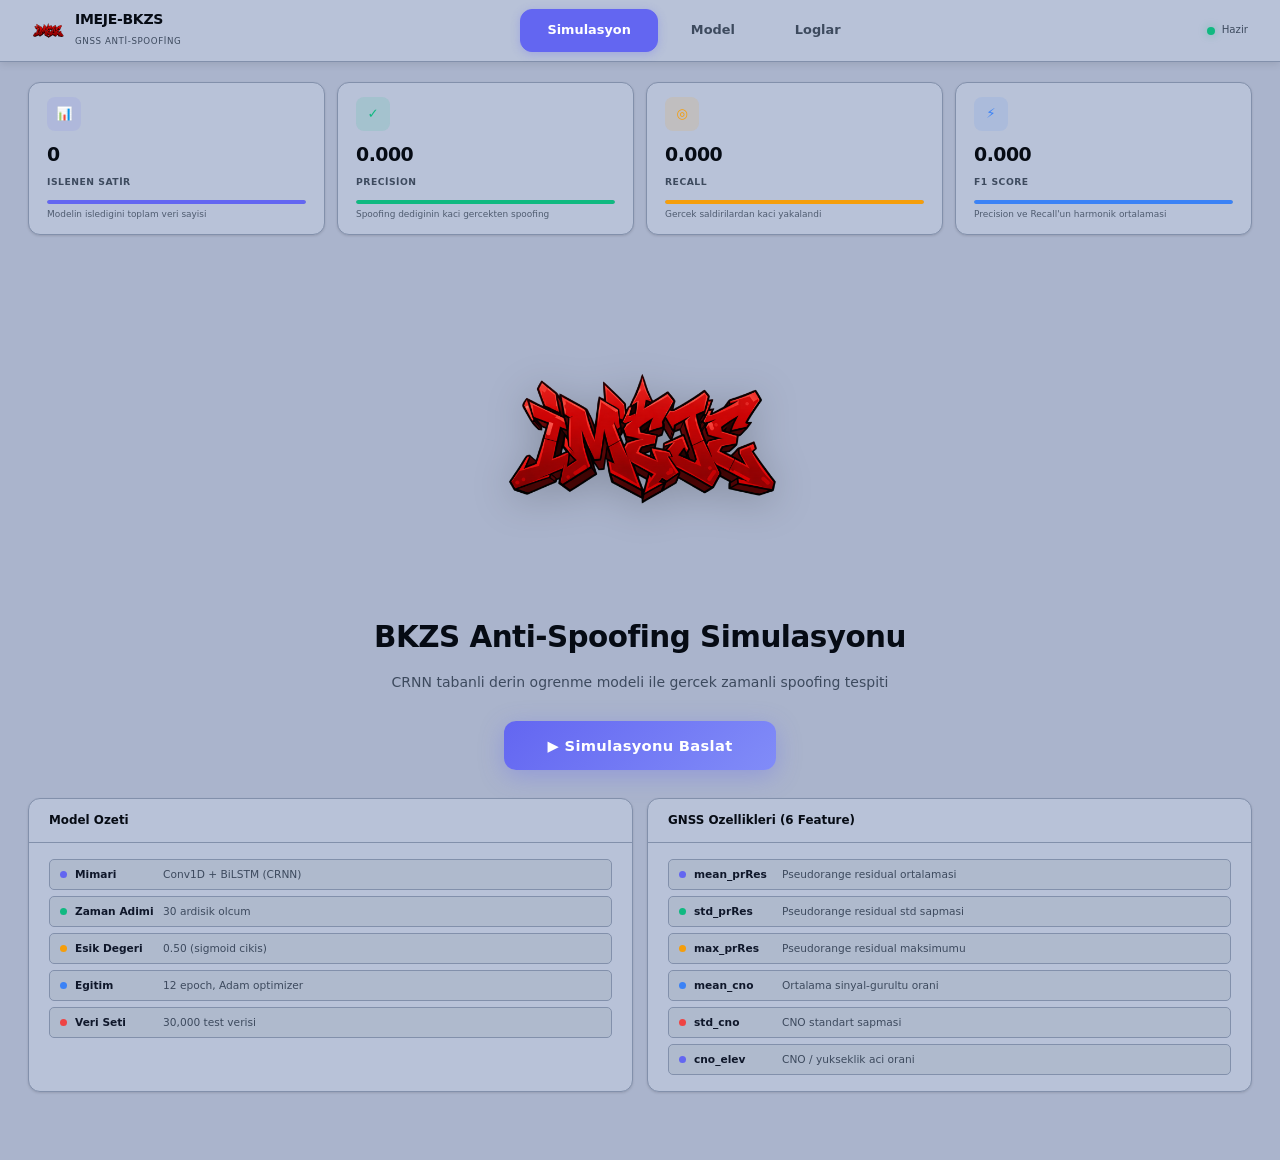
==== commit b37f94e1: "logo guncellendi, baslik BKZS yapildi, tema koyulastirildi" ====
--- a/website/index.html
+++ b/website/index.html
@@ -3,22 +3,14 @@
 <head>
     <meta charset="UTF-8">
     <meta name="viewport" content="width=device-width, initial-scale=1.0">
-    <title>IMEJE-BKZS | GNSS Anti-Spoofing</title>
+    <title>IMEJE-BKZS | GNSS Anti-Spoofing Sistemi</title>
     <link rel="stylesheet" href="style.css">
 </head>
 <body>
 
     <nav class="navbar">
         <a href="#" class="nav-logo" onclick="showPage('sim','nav-sim');return false;">
-            <svg width="28" height="28" viewBox="0 0 28 28" fill="none">
-                <circle cx="14" cy="14" r="12" stroke="#6366f1" stroke-width="2" fill="none"/>
-                <circle cx="14" cy="14" r="6" stroke="#10b981" stroke-width="1.5" fill="none"/>
-                <circle cx="14" cy="14" r="2.5" fill="#6366f1"/>
-                <line x1="14" y1="2" x2="14" y2="6" stroke="#6366f1" stroke-width="1.2"/>
-                <line x1="14" y1="22" x2="14" y2="26" stroke="#6366f1" stroke-width="1.2"/>
-                <line x1="2" y1="14" x2="6" y2="14" stroke="#6366f1" stroke-width="1.2"/>
-                <line x1="22" y1="14" x2="26" y2="14" stroke="#6366f1" stroke-width="1.2"/>
-            </svg>
+            <img src="imeje.png" alt="IMEJE" class="nav-logo-img">
             <div>
                 <span class="nav-brand">IMEJE-BKZS</span>
                 <span class="nav-sub">GNSS Anti-Spoofing</span>
@@ -74,7 +66,7 @@
             <div id="presim-area">
                 <section class="hero-section">
                     <img src="imeje.png" alt="IMEJE Logo" class="hero-logo" id="hero-logo">
-                    <h1 class="hero-title">GNSS Anti-Spoofing Simulasyonu</h1>
+                    <h1 class="hero-title">BKZS Anti-Spoofing Simulasyonu</h1>
                     <p class="hero-sub">CRNN tabanli derin ogrenme modeli ile gercek zamanli spoofing tespiti</p>
                     <button class="hero-btn" id="btn-start">&#x25B6; Simulasyonu Baslat</button>
                 </section>
@@ -228,6 +220,114 @@
                     <p class="graph-note" id="graph-note"></p>
                 </div>
             </section>
+            <section class="card">
+                <div class="card-header"><h2 class="card-title">Model Analiz Grafikleri</h2><span class="card-badge">Gercek Egitim Ciktilari</span></div>
+                <div class="card-body">
+                    <div class="analysis-grid">
+
+                        <div class="analysis-card">
+                            <div class="analysis-img-wrap">
+                                <img src="roccurve.png" alt="ROC Egrisi" class="analysis-img" onclick="openLightbox(this)">
+                            </div>
+                            <div class="analysis-info">
+                                <h4 class="analysis-title">ROC Egrisi</h4>
+                                <span class="analysis-badge" style="background:var(--purple-dim);color:var(--purple)">AUC: 0.96</span>
+                                <p class="analysis-desc">Modelin ayirt edici gucunu olcer. Egri sol ust koseye ne kadar yakinsa model o kadar basarilidir. AUC degeri, modelin rastgele bir veriyi dogru siniflandirma olasiligini temsil eder.</p>
+                            </div>
+                        </div>
+
+                        <div class="analysis-card">
+                            <div class="analysis-img-wrap">
+                                <img src="PrecisionRecallCurve.png" alt="Hassasiyet-Duyarlilik Egrisi" class="analysis-img" onclick="openLightbox(this)">
+                            </div>
+                            <div class="analysis-info">
+                                <h4 class="analysis-title">Hassasiyet-Duyarlilik Egrisi</h4>
+                                <span class="analysis-badge" style="background:var(--green-dim);color:var(--green)">Guvenlik Odakli</span>
+                                <p class="analysis-desc">Guvenlik projelerinde modelin ne kadar titiz oldugunu gosterir. AP degeri; saldiri dediginde ne kadar hakli oldugunu (Precision) ve toplam saldirilardan kacini yakaladigi (Recall) ozetler.</p>
+                            </div>
+                        </div>
+
+                        <div class="analysis-card">
+                            <div class="analysis-img-wrap">
+                                <img src="PredictionProbability.png" alt="Tahmin Olasiligi Dagilimi" class="analysis-img" onclick="openLightbox(this)">
+                            </div>
+                            <div class="analysis-info">
+                                <h4 class="analysis-title">Tahmin Olasiligi Dagilimi</h4>
+                                <span class="analysis-badge" style="background:var(--blue-dim);color:var(--blue)">Karar Kararliligi</span>
+                                <p class="analysis-desc">Modelin verdigi kararlardan ne kadar emin oldugunu gorsellestirir. Skorlarin 0.0 ve 1.0 uclarinda yogunlasmasi, modelin net ve kararli calistigi anlamina gelir.</p>
+                            </div>
+                        </div>
+
+                        <div class="analysis-card">
+                            <div class="analysis-img-wrap">
+                                <img src="FeatureImportance.png" alt="Oznitelik Onem Derecesi" class="analysis-img" onclick="openLightbox(this)">
+                            </div>
+                            <div class="analysis-info">
+                                <h4 class="analysis-title">Oznitelik Onem Derecesi</h4>
+                                <span class="analysis-badge" style="background:var(--amber-dim);color:var(--amber)">Aciklanabilirlik</span>
+                                <p class="analysis-desc">Modelin karar verirken hangi veriye daha cok guvedigini aciklar. En uzun cubuk, spoofing tespitinde en kritik olcumu gosterir. Sistemin kara kutu olmadigi ve mantikli fiziksel verilere dayandigini ispatlar.</p>
+                            </div>
+                        </div>
+
+                        <div class="analysis-card">
+                            <div class="analysis-img-wrap">
+                                <img src="tahminolasilikdagilimi.png" alt="Egitim Loss ve Accuracy" class="analysis-img" onclick="openLightbox(this)">
+                            </div>
+                            <div class="analysis-info">
+                                <h4 class="analysis-title">Egitim ve Dogrulama Grafikleri</h4>
+                                <span class="analysis-badge" style="background:var(--green-dim);color:var(--green)">Saglikli Ogrenme</span>
+                                <p class="analysis-desc">Epoch arttikca hatanin (Loss) dusmesi ve dogrulugun (Accuracy) artmasi gerekir. Egitim ve validasyon cizgilerinin birbirine yakin gitmesi, modelin veriyi ezberlemedigi anlamina gelir.</p>
+                            </div>
+                        </div>
+
+                        <div class="analysis-card">
+                            <div class="analysis-img-wrap">
+                                <img src="RegionalAnalysis.png" alt="Bolgesel Zaman Serisi Analizi" class="analysis-img" onclick="openLightbox(this)">
+                            </div>
+                            <div class="analysis-info">
+                                <h4 class="analysis-title">Bolgesel Zaman Serisi Analizi</h4>
+                                <span class="analysis-badge" style="background:var(--red-dim);color:var(--red)">Tepki Hizi</span>
+                                <p class="analysis-desc">Saldirinin basladigi ve bittigi anlarda modelin tepki hizini olcer. Gercek etiketler ile tahminlerin ne kadar ortustugunu gosterir. Saldiri baslangicinda anlik tepkiyi kanitlamak icin kullanilir.</p>
+                            </div>
+                        </div>
+
+                        <div class="analysis-card">
+                            <div class="analysis-img-wrap">
+                                <img src="Featuredistribution.png" alt="Oznitelik Dagilim Analizi" class="analysis-img" onclick="openLightbox(this)">
+                            </div>
+                            <div class="analysis-info">
+                                <h4 class="analysis-title">Oznitelik Dagilim Analizi</h4>
+                                <span class="analysis-badge" style="background:var(--purple-dim);color:var(--purple)">Veri Farki</span>
+                                <p class="analysis-desc">Normal sinyal ile sahte sinyal arasindaki veri farkini kutu grafikleriyle (box plots) gosterir. Kutularin birbirinden uzakligi, o ozniteligi saldiriyi yakalamak icin ne kadar ayirici oldugunu ifade eder.</p>
+                            </div>
+                        </div>
+
+                        <div class="analysis-card">
+                            <div class="analysis-img-wrap">
+                                <img src="ErrorAnalysis.png" alt="Hata Analizi Zaman Cizelgesi" class="analysis-img" onclick="openLightbox(this)">
+                            </div>
+                            <div class="analysis-info">
+                                <h4 class="analysis-title">Hata Analizi Zaman Cizelgesi</h4>
+                                <span class="analysis-badge" style="background:var(--amber-dim);color:var(--amber)">Gecis Anlari</span>
+                                <p class="analysis-desc">Modelin yaptigini nadir hatalarin hangi zaman dilimlerinde gerceklestigi gosterilir. Hatalar genellikle saldirilarin tam gecis anlarin da (baslangic/bitis) olur; sistem stabil durumda cok guvenilir calisir.</p>
+                            </div>
+                        </div>
+
+                        <div class="analysis-card">
+                            <div class="analysis-img-wrap">
+                                <img src="IntensityAnalysis.png" alt="Siddet Seviyesi Performansi" class="analysis-img" onclick="openLightbox(this)">
+                            </div>
+                            <div class="analysis-info">
+                                <h4 class="analysis-title">Siddet Seviyesi Performansi</h4>
+                                <span class="analysis-badge" style="background:var(--red-dim);color:var(--red)">Zorlu Kosullar</span>
+                                <p class="analysis-desc">Modelin farkli zorluktaki (sinsi vs. belirgin) saldirilara karsi basarisini olcer. 0.10 siddetindeki en zayif saldirilardan 0.70 gucundeki saldirilarakadar basari oranini gosterir.</p>
+                            </div>
+                        </div>
+
+                    </div>
+                </div>
+            </section>
+
             <section class="card">
                 <div class="card-header"><h2 class="card-title">Giris Feature Tablosu (NAV-SAT Kaynak)</h2></div>
                 <div class="card-body">
@@ -332,8 +432,10 @@
         </main>
     </div>
 
+    <div id="lightbox" onclick="closeLightbox(event)"><button class="lb-close" onclick="closeLightbox()">&times;</button><img id="lb-img" src="" alt=""></div>
     <script src="app.js"></script>
     <script src="model.js"></script>
     <script src="logs.js"></script>
+    <script>function openLightbox(img){var lb=document.getElementById('lightbox');document.getElementById('lb-img').src=img.src;document.getElementById('lb-img').alt=img.alt;lb.classList.add('active');document.body.style.overflow='hidden';}function closeLightbox(e){if(e&&e.target===document.getElementById('lb-img'))return;document.getElementById('lightbox').classList.remove('active');document.body.style.overflow='';}document.addEventListener('keydown',function(e){if(e.key==='Escape')closeLightbox();});</script>
 </body>
 </html>
--- a/website/style.css
+++ b/website/style.css
@@ -5,12 +5,12 @@
 #page-logs .main{flex:1;display:flex;flex-direction:column;overflow:hidden;padding-bottom:0}
 #page-logs .term-card{flex:1;min-height:0}
 :root{
-  --bg:#c7cddc;
-  --surface:#d6dce9;
-  --surface2:#ced4e2;
-  --surface3:#bec5d6;
-  --border:#a5adc2;
-  --border2:#929bb4;
+  --bg:#aab4cc;
+  --surface:#b8c2d8;
+  --surface2:#afbacd;
+  --surface3:#9ea9bf;
+  --border:#8290ab;
+  --border2:#6e7d9a;
   --txt:#3d4a5e;
   --txt-hi:#0f172a;
   --heading:#060b14;
@@ -60,6 +60,7 @@
   box-shadow:0 2px 8px rgba(0,0,0,.10);
 }
 .nav-logo{display:flex;align-items:center;gap:11px}
+.nav-logo-img{width:32px;height:32px;object-fit:contain;border-radius:6px}
 .nav-brand{font-size:1rem;font-weight:800;color:var(--heading);display:block;line-height:1.2;letter-spacing:-.3px}
 .nav-sub{font-size:.62rem;color:var(--txt);letter-spacing:.6px;text-transform:uppercase;font-weight:500}
 .nav-links{display:flex;gap:6px}
@@ -436,4 +437,23 @@
   .nav-link{padding:6px 10px;font-size:.75rem}
   .sim-legend{display:none}
   .metrics-grid{flex-direction:column;gap:10px}
-}+}
+
+.analysis-grid{display:grid;grid-template-columns:repeat(3,1fr);gap:18px}
+.analysis-card{background:var(--surface2);border:1px solid var(--border);border-radius:var(--radius);overflow:hidden;transition:box-shadow .2s,transform .2s;display:flex;flex-direction:column}
+.analysis-card:hover{box-shadow:var(--shadow-lg);transform:translateY(-2px)}
+.analysis-img-wrap{width:100%;aspect-ratio:4/3;overflow:hidden;background:var(--surface3);display:flex;align-items:center;justify-content:center}
+.analysis-img{width:100%;height:100%;object-fit:contain;display:block;transition:transform .3s}
+.analysis-card:hover .analysis-img{transform:scale(1.04)}
+.analysis-info{padding:14px 16px;flex:1;display:flex;flex-direction:column;gap:7px}
+.analysis-title{font-size:.82rem;font-weight:800;color:var(--heading);line-height:1.3}
+.analysis-badge{display:inline-block;font-size:.6rem;font-weight:700;padding:2px 9px;border-radius:10px;letter-spacing:.3px;text-transform:uppercase;width:fit-content}
+.analysis-desc{font-size:.72rem;color:var(--txt);line-height:1.55;flex:1}
+@media(max-width:1100px){.analysis-grid{grid-template-columns:repeat(2,1fr)}}
+@media(max-width:680px){.analysis-grid{grid-template-columns:1fr}}
+.analysis-img{cursor:zoom-in}
+#lightbox{display:none;position:fixed;inset:0;background:rgba(0,0,0,.85);z-index:9999;align-items:center;justify-content:center;padding:20px}
+#lightbox.active{display:flex}
+#lightbox #lb-img{max-width:92vw;max-height:90vh;object-fit:contain;border-radius:8px;box-shadow:0 8px 48px rgba(0,0,0,.7)}
+.lb-close{position:fixed;top:18px;right:24px;background:none;border:none;color:#fff;font-size:2.2rem;line-height:1;cursor:pointer;opacity:.8;transition:opacity .2s}
+.lb-close:hover{opacity:1}
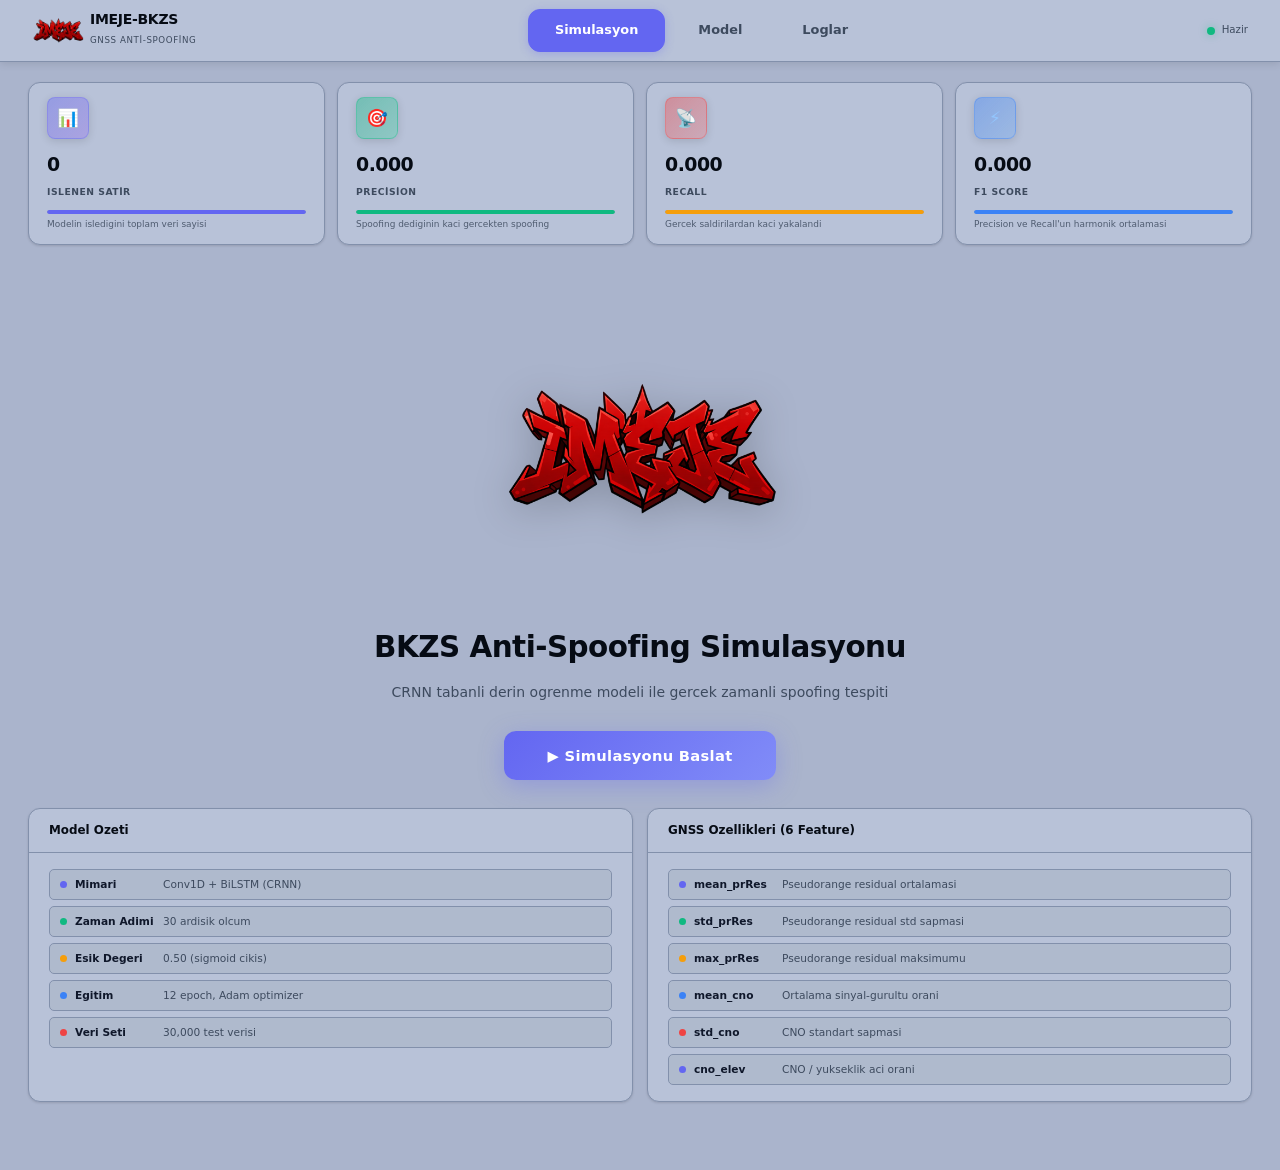
==== commit bbdab3d0: "nav logo buyutuldu, ikon renkleri duzeltildi" ====
--- a/website/index.html
+++ b/website/index.html
@@ -39,14 +39,14 @@
                     <div class="stat-card-desc">Modelin isledigini toplam veri sayisi</div>
                 </div>
                 <div class="stat-card">
-                    <div class="stat-card-icon green">&#x2713;</div>
+                    <div class="stat-card-icon green">&#x1F3AF;</div>
                     <span class="stat-card-val" id="s-precision">0.000</span>
                     <span class="stat-card-label">Precision</span>
                     <div class="stat-card-bar"><div class="stat-card-bar-fill" id="s-precision-bar" style="background:var(--green)"></div></div>
                     <div class="stat-card-desc">Spoofing dediginin kaci gercekten spoofing</div>
                 </div>
                 <div class="stat-card">
-                    <div class="stat-card-icon amber">&#x25CE;</div>
+                    <div class="stat-card-icon red">&#x1F4E1;</div>
                     <span class="stat-card-val" id="s-recall">0.000</span>
                     <span class="stat-card-label">Recall</span>
                     <div class="stat-card-bar"><div class="stat-card-bar-fill" id="s-recall-bar" style="background:var(--amber)"></div></div>
--- a/website/style.css
+++ b/website/style.css
@@ -59,9 +59,9 @@
   position:sticky;top:0;z-index:100;
   box-shadow:0 2px 8px rgba(0,0,0,.10);
 }
-.nav-logo{display:flex;align-items:center;gap:11px}
-.nav-logo-img{width:32px;height:32px;object-fit:contain;border-radius:6px}
-.nav-brand{font-size:1rem;font-weight:800;color:var(--heading);display:block;line-height:1.2;letter-spacing:-.3px}
+.nav-logo{display:flex;align-items:center;gap:6px}
+.nav-logo-img{width:52px;height:52px;object-fit:contain;border-radius:8px}
+.nav-brand{font-size:1rem;font-weight:800;color:var(--heading);display:block;line-height:1.15;letter-spacing:-.3px}
 .nav-sub{font-size:.62rem;color:var(--txt);letter-spacing:.6px;text-transform:uppercase;font-weight:500}
 .nav-links{display:flex;gap:6px}
 .nav-link{
@@ -109,12 +109,12 @@
   position:relative;
 }
 .stat-card:hover{box-shadow:var(--shadow-md);transform:translateY(-1px)}
-.stat-card-icon{width:34px;height:34px;border-radius:var(--radius-sm);display:flex;align-items:center;justify-content:center;font-size:.95rem;margin-bottom:8px}
-.stat-card-icon.purple{background:var(--purple-dim);color:var(--purple)}
-.stat-card-icon.green{background:var(--green-dim);color:var(--green)}
-.stat-card-icon.red{background:var(--red-dim);color:var(--red)}
-.stat-card-icon.amber{background:var(--amber-dim);color:var(--amber)}
-.stat-card-icon.blue{background:var(--blue-dim);color:var(--blue)}
+.stat-card-icon{width:42px;height:42px;border-radius:var(--radius-sm);display:flex;align-items:center;justify-content:center;font-size:1.25rem;margin-bottom:10px;box-shadow:0 2px 8px rgba(0,0,0,.13)}
+.stat-card-icon.purple{background:linear-gradient(135deg,rgba(99,102,241,.4),rgba(139,92,246,.3));color:#a5b4fc;border:1px solid rgba(99,102,241,.35)}
+.stat-card-icon.green{background:linear-gradient(135deg,rgba(16,185,129,.4),rgba(52,211,153,.3));color:#6ee7b7;border:1px solid rgba(16,185,129,.35)}
+.stat-card-icon.red{background:linear-gradient(135deg,rgba(239,68,68,.4),rgba(248,113,113,.3));color:#fca5a5;border:1px solid rgba(239,68,68,.35)}
+.stat-card-icon.amber{background:linear-gradient(135deg,rgba(245,158,11,.4),rgba(251,191,36,.3));color:#fcd34d;border:1px solid rgba(245,158,11,.35)}
+.stat-card-icon.blue{background:linear-gradient(135deg,rgba(59,130,246,.4),rgba(96,165,250,.3));color:#93c5fd;border:1px solid rgba(59,130,246,.35)}
 .stat-card-val{font-size:1.35rem;font-weight:800;color:var(--heading);display:block;font-variant-numeric:tabular-nums;letter-spacing:-.5px}
 .stat-card-label{font-size:.66rem;color:var(--txt);text-transform:uppercase;letter-spacing:.5px;font-weight:600;margin-top:2px}
 .stat-card-bar{height:4px;border-radius:2px;background:var(--surface3);margin-top:8px;overflow:hidden}
